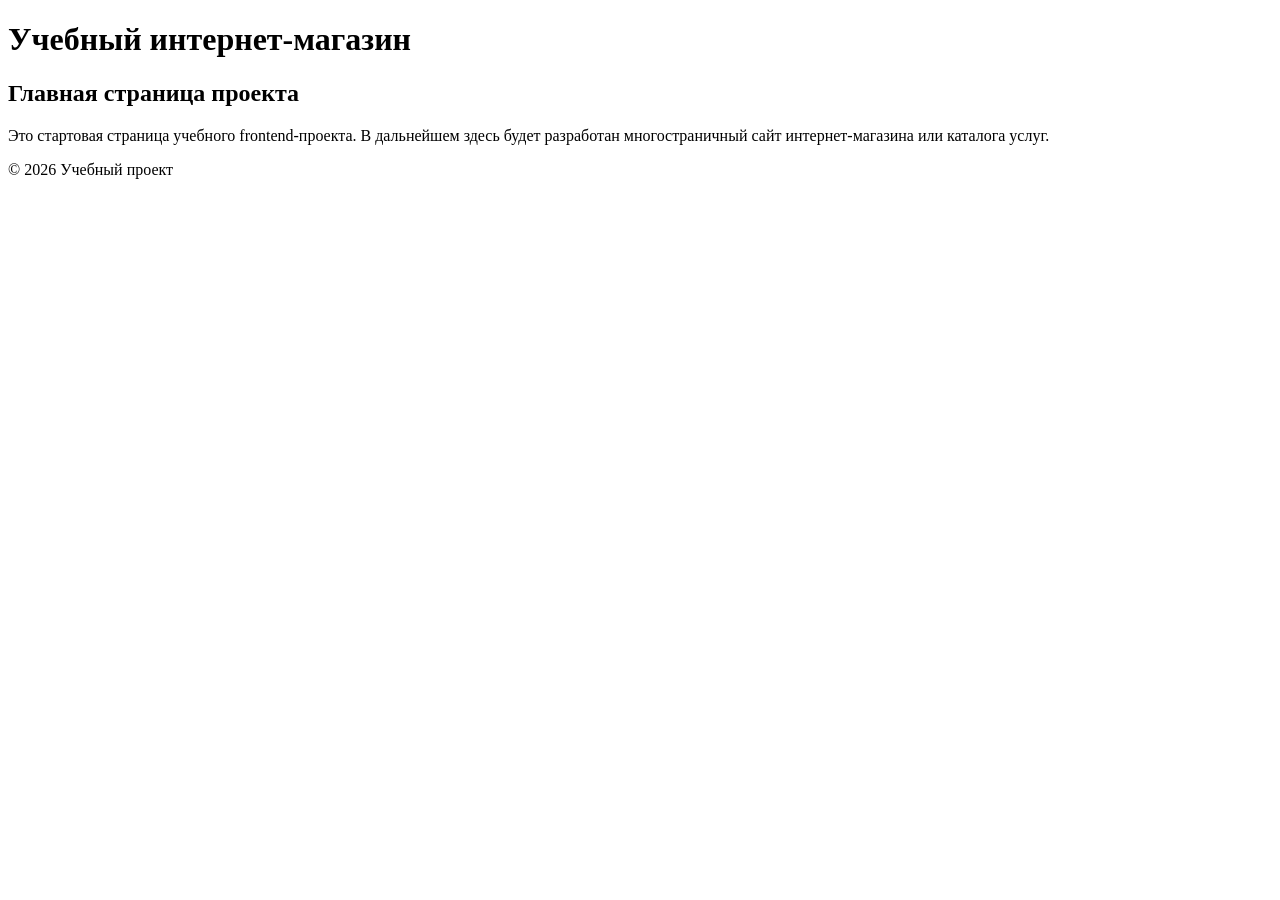
==== index.html @ 3d272d6b "feat: initialize frontend project structure" ====
<!DOCTYPE html>
<html lang="ru">
<head>
  <meta charset="UTF-8">
  <meta name="viewport" content="width=device-width, initial-scale=1.0">
  <title>Каталог товаров</title>
  <link rel="stylesheet" href="css/style.css">
</head>
<body>
  <header>
    <h1>Учебный интернет-магазин</h1>
  </header>

  <main>
    <section>
      <h2>Главная страница проекта</h2>
      <p>
        Это стартовая страница учебного frontend-проекта.
        В дальнейшем здесь будет разработан многостраничный сайт
        интернет-магазина или каталога услуг.
      </p>
    </section>
  </main>

  <footer>
    <p>&copy; 2026 Учебный проект</p>
  </footer>
</body>
</html>
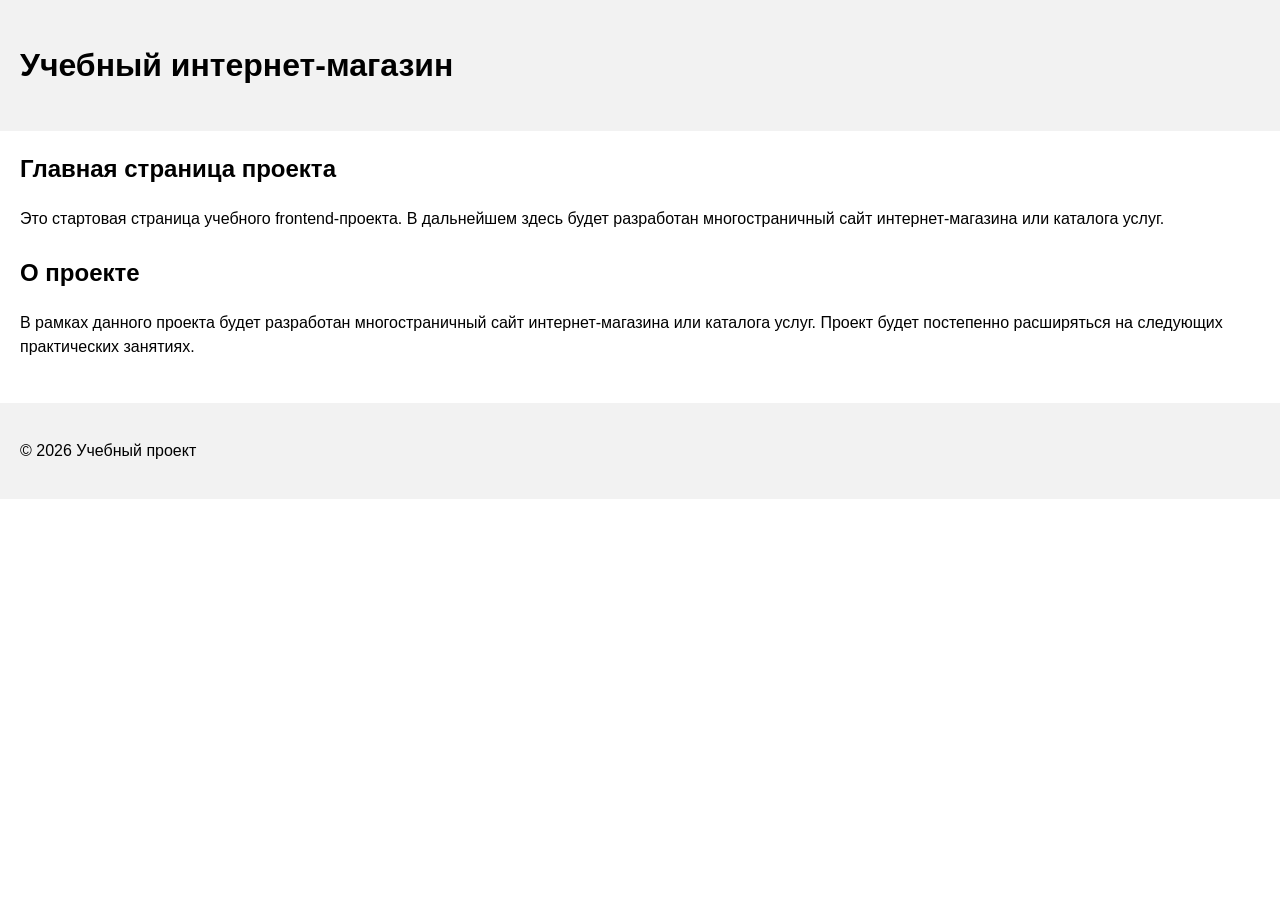
==== commit 3d7bc975: "feat: add project description section" ====
--- a/index.html
+++ b/index.html
@@ -20,6 +20,14 @@
         интернет-магазина или каталога услуг.
       </p>
     </section>
+    <section>
+    <h2>О проекте</h2>
+    <p>
+        В рамках данного проекта будет разработан многостраничный сайт
+        интернет-магазина или каталога услуг. Проект будет постепенно
+        расширяться на следующих практических занятиях.
+    </p>
+    </section>
   </main>
 
   <footer>
--- a/css/style.css
+++ b/css/style.css
@@ -0,0 +1,26 @@
+body {
+  margin: 0;
+  font-family: Arial, sans-serif;
+  line-height: 1.5;
+}
+
+header,
+main,
+footer {
+  padding: 20px;
+}
+
+header {
+  background-color: #f2f2f2;
+}
+
+footer {
+  background-color: #f2f2f2;
+}
+section {
+  margin-bottom: 24px;
+}
+
+section h2 {
+  margin-top: 0;
+}
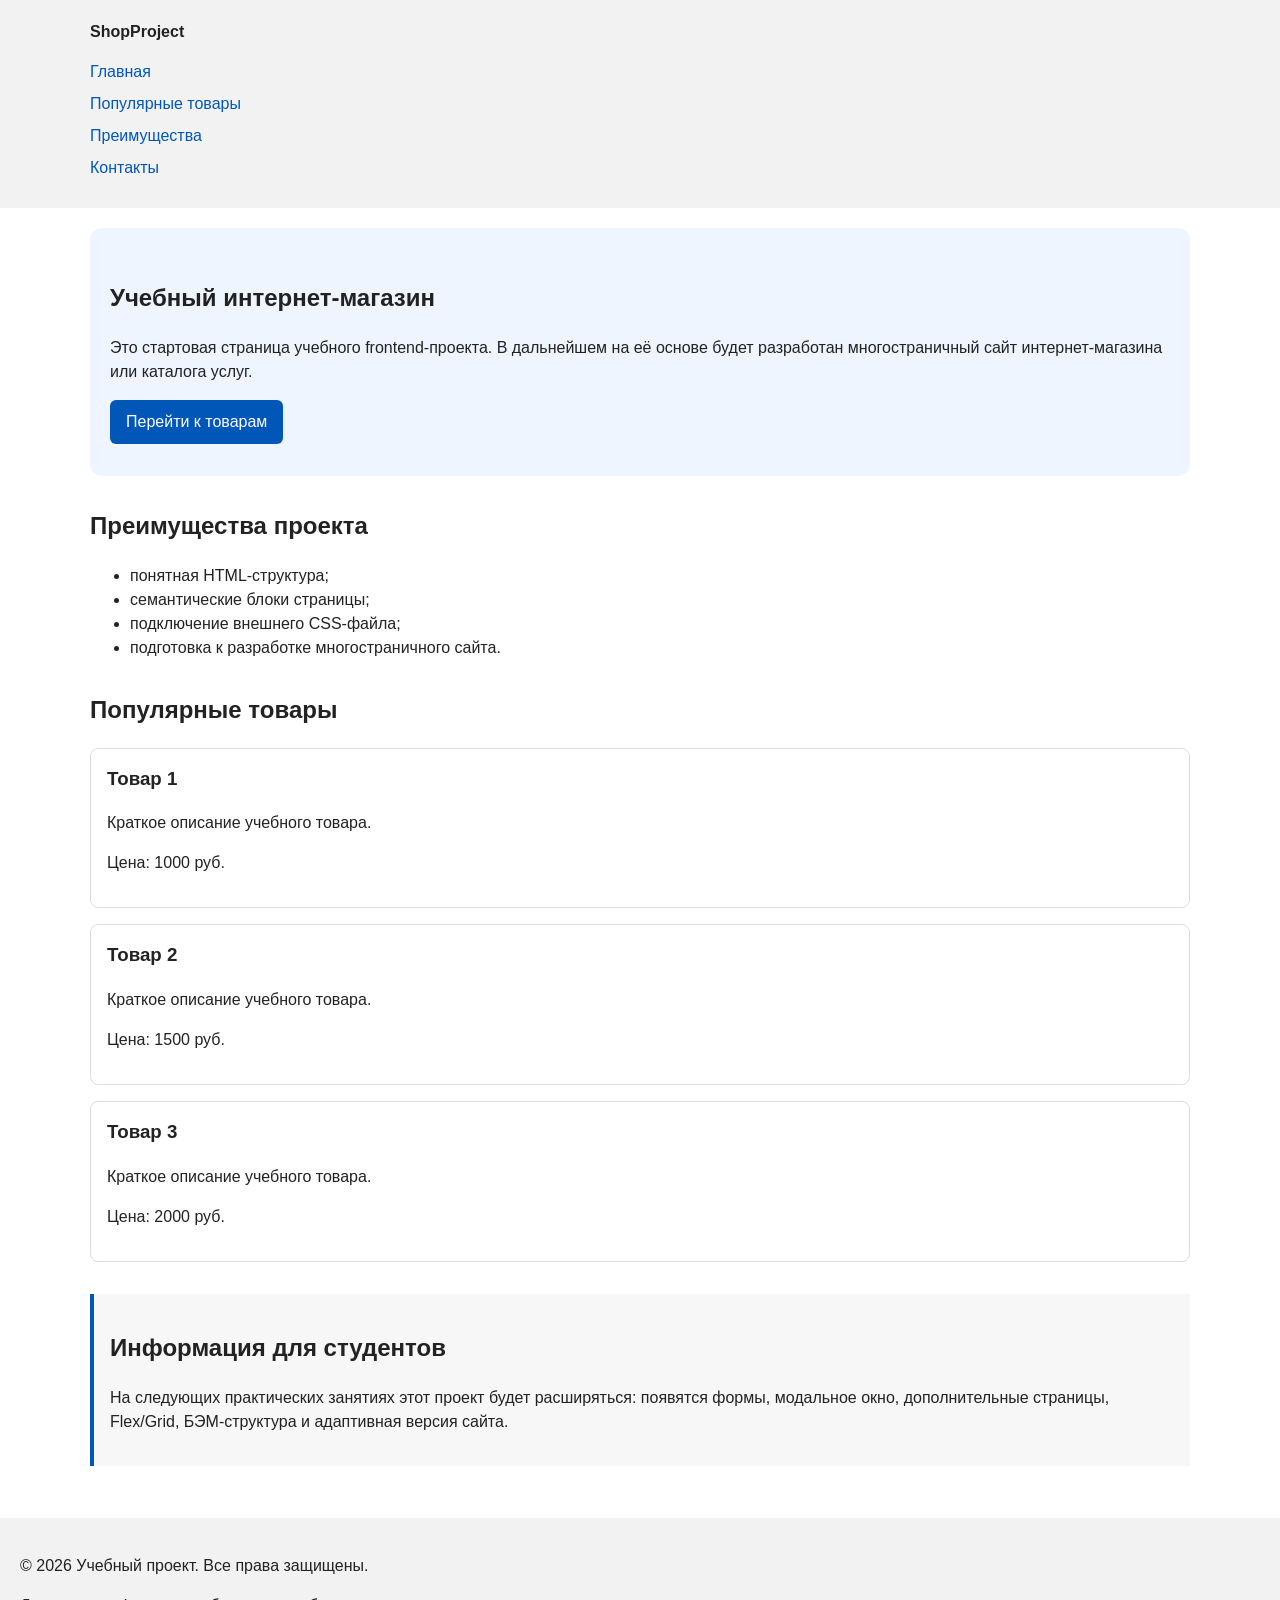
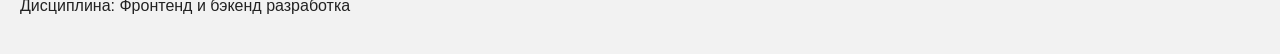
==== commit 30640a3a: "feat: add semantic HTML structure and base CSS styles" ====
--- a/index.html
+++ b/index.html
@@ -3,35 +3,77 @@
 <head>
   <meta charset="UTF-8">
   <meta name="viewport" content="width=device-width, initial-scale=1.0">
-  <title>Каталог товаров</title>
+  <title>Учебный интернет-магазин</title>
   <link rel="stylesheet" href="css/style.css">
 </head>
 <body>
-  <header>
+<header>
+  <div class="site-header">
+    <a class="site-logo" href="index.html">ShopProject</a>
+
+    <nav class="site-nav" aria-label="Основная навигация">
+      <ul class="site-nav__list">
+        <li><a href="index.html">Главная</a></li>
+        <li><a href="#popular">Популярные товары</a></li>
+        <li><a href="#advantages">Преимущества</a></li>
+        <li><a href="#contacts">Контакты</a></li>
+      </ul>
+    </nav>
+  </div>
+</header>
+<main>
+  <section class="hero">
     <h1>Учебный интернет-магазин</h1>
-  </header>
+    <p>
+      Это стартовая страница учебного frontend-проекта.
+      В дальнейшем на её основе будет разработан многостраничный сайт
+      интернет-магазина или каталога услуг.
+    </p>
+    <a class="button" href="#popular">Перейти к товарам</a>
+  </section>
+  <section class="section" id="advantages">
+    <h2>Преимущества проекта</h2>
 
-  <main>
-    <section>
-      <h2>Главная страница проекта</h2>
-      <p>
-        Это стартовая страница учебного frontend-проекта.
-        В дальнейшем здесь будет разработан многостраничный сайт
-        интернет-магазина или каталога услуг.
-      </p>
-    </section>
-    <section>
-    <h2>О проекте</h2>
+    <ul class="advantages-list">
+      <li>понятная HTML-структура;</li>
+      <li>семантические блоки страницы;</li>
+      <li>подключение внешнего CSS-файла;</li>
+      <li>подготовка к разработке многостраничного сайта.</li>
+    </ul>
+  </section>
+  <section class="section" id="popular">
+    <h2>Популярные товары</h2>
+
+    <article class="product-card">
+      <h3>Товар 1</h3>
+      <p>Краткое описание учебного товара.</p>
+      <p>Цена: 1000 руб.</p>
+    </article>
+
+    <article class="product-card">
+      <h3>Товар 2</h3>
+      <p>Краткое описание учебного товара.</p>
+      <p>Цена: 1500 руб.</p>
+    </article>
+
+    <article class="product-card">
+      <h3>Товар 3</h3>
+      <p>Краткое описание учебного товара.</p>
+      <p>Цена: 2000 руб.</p>
+    </article>
+  </section>
+  <aside class="aside-info">
+    <h2>Информация для студентов</h2>
     <p>
-        В рамках данного проекта будет разработан многостраничный сайт
-        интернет-магазина или каталога услуг. Проект будет постепенно
-        расширяться на следующих практических занятиях.
+      На следующих практических занятиях этот проект будет расширяться:
+      появятся формы, модальное окно, дополнительные страницы, Flex/Grid,
+      БЭМ-структура и адаптивная версия сайта.
     </p>
-    </section>
-  </main>
-
-  <footer>
-    <p>&copy; 2026 Учебный проект</p>
-  </footer>
+  </aside>
+</main>
+<footer id="contacts">
+  <p>&copy; 2026 Учебный проект. Все права защищены.</p>
+  <p>Дисциплина: Фронтенд и бэкенд разработка</p>
+</footer>
 </body>
 </html>
--- a/css/style.css
+++ b/css/style.css
@@ -1,26 +1,167 @@
+/* 
+  Универсальное правило для всех элементов.
+  border-box делает расчёт размеров более понятным:
+  width включает content, padding и border.
+*/
+* {
+  box-sizing: border-box;
+}
+
+/*
+  Убираем стандартный внешний отступ браузера у body.
+  Без этого вокруг страницы может появиться белая рамка.
+*/
 body {
   margin: 0;
   font-family: Arial, sans-serif;
   line-height: 1.5;
+  color: #222222;
+  background-color: #ffffff;
 }
-
+/*
+  Задаём внутренние отступы для основных областей страницы.
+  Это делает содержимое визуально отделённым от краёв окна браузера.
+*/
 header,
 main,
 footer {
   padding: 20px;
 }
 
+/*
+  Оформляем шапку страницы.
+  Пока используется простой светло-серый фон.
+*/
 header {
   background-color: #f2f2f2;
 }
 
+/*
+  Оформляем подвал страницы тем же фоном,
+  чтобы визуально отделить его от основного содержимого.
+*/
 footer {
   background-color: #f2f2f2;
 }
-section {
-  margin-bottom: 24px;
+/*
+  Ограничиваем ширину содержимого шапки,
+  чтобы оно не растягивалось слишком сильно на широких экранах.
+*/
+.site-header {
+  max-width: 1100px;
+  margin: 0 auto;
 }
 
-section h2 {
+/*
+  Оформляем текстовый логотип.
+*/
+.site-logo {
+  font-weight: bold;
+  text-decoration: none;
+  color: #222222;
+}
+
+/*
+  Убираем стандартные отступы и маркеры списка навигации.
+*/
+.site-nav__list {
+  padding: 0;
+  margin: 16px 0 0;
+  list-style: none;
+}
+
+/*
+  Добавляем расстояние между пунктами меню.
+*/
+.site-nav__list li {
+  margin-bottom: 8px;
+}
+
+/*
+  Оформляем ссылки меню.
+*/
+.site-nav__list a {
+  color: #0057b8;
+  text-decoration: none;
+}
+
+/*
+  При наведении мыши подчёркиваем ссылку.
+  Подробно состояния интерфейса будут рассмотрены в практической работе 1.7.
+*/
+.site-nav__list a:hover {
+  text-decoration: underline;
+}
+/*
+  Hero-блок — первый крупный блок страницы.
+  Он визуально отделяется от остальных разделов фоном и отступами.
+*/
+.hero {
+  max-width: 1100px;
+  margin: 0 auto 32px;
+  padding: 32px 20px;
+  background-color: #eef5ff;
+  border-radius: 12px;
+}
+
+/*
+  Общий класс для разделов страницы.
+*/
+.section {
+  max-width: 1100px;
+  margin: 0 auto 32px;
+}
+
+/*
+  Убираем лишний верхний отступ у заголовков разделов.
+*/
+.section h2 {
   margin-top: 0;
+}
+/*
+  Карточка товара — самостоятельный блок.
+  На следующих занятиях карточки будут доработаны и выстроены в сетку.
+*/
+.product-card {
+  margin-bottom: 16px;
+  padding: 16px;
+  border: 1px solid #dddddd;
+  border-radius: 8px;
+  background-color: #ffffff;
+}
+
+/*
+  Убираем лишний верхний отступ у заголовка карточки.
+*/
+.product-card h3 {
+  margin-top: 0;
+}
+/*
+  Пока это обычная ссылка, но визуально она оформляется как кнопка.
+*/
+.button {
+  display: inline-block;
+  padding: 10px 16px;
+  color: #ffffff;
+  background-color: #0057b8;
+  text-decoration: none;
+  border-radius: 6px;
+}
+
+/*
+  Простое состояние наведения для кнопки.
+*/
+.button:hover {
+  background-color: #003f86;
+}
+
+/*
+  Дополнительный информационный блок.
+*/
+.aside-info {
+  max-width: 1100px;
+  margin: 0 auto 32px;
+  padding: 16px;
+  border-left: 4px solid #0057b8;
+  background-color: #f7f7f7;
 }
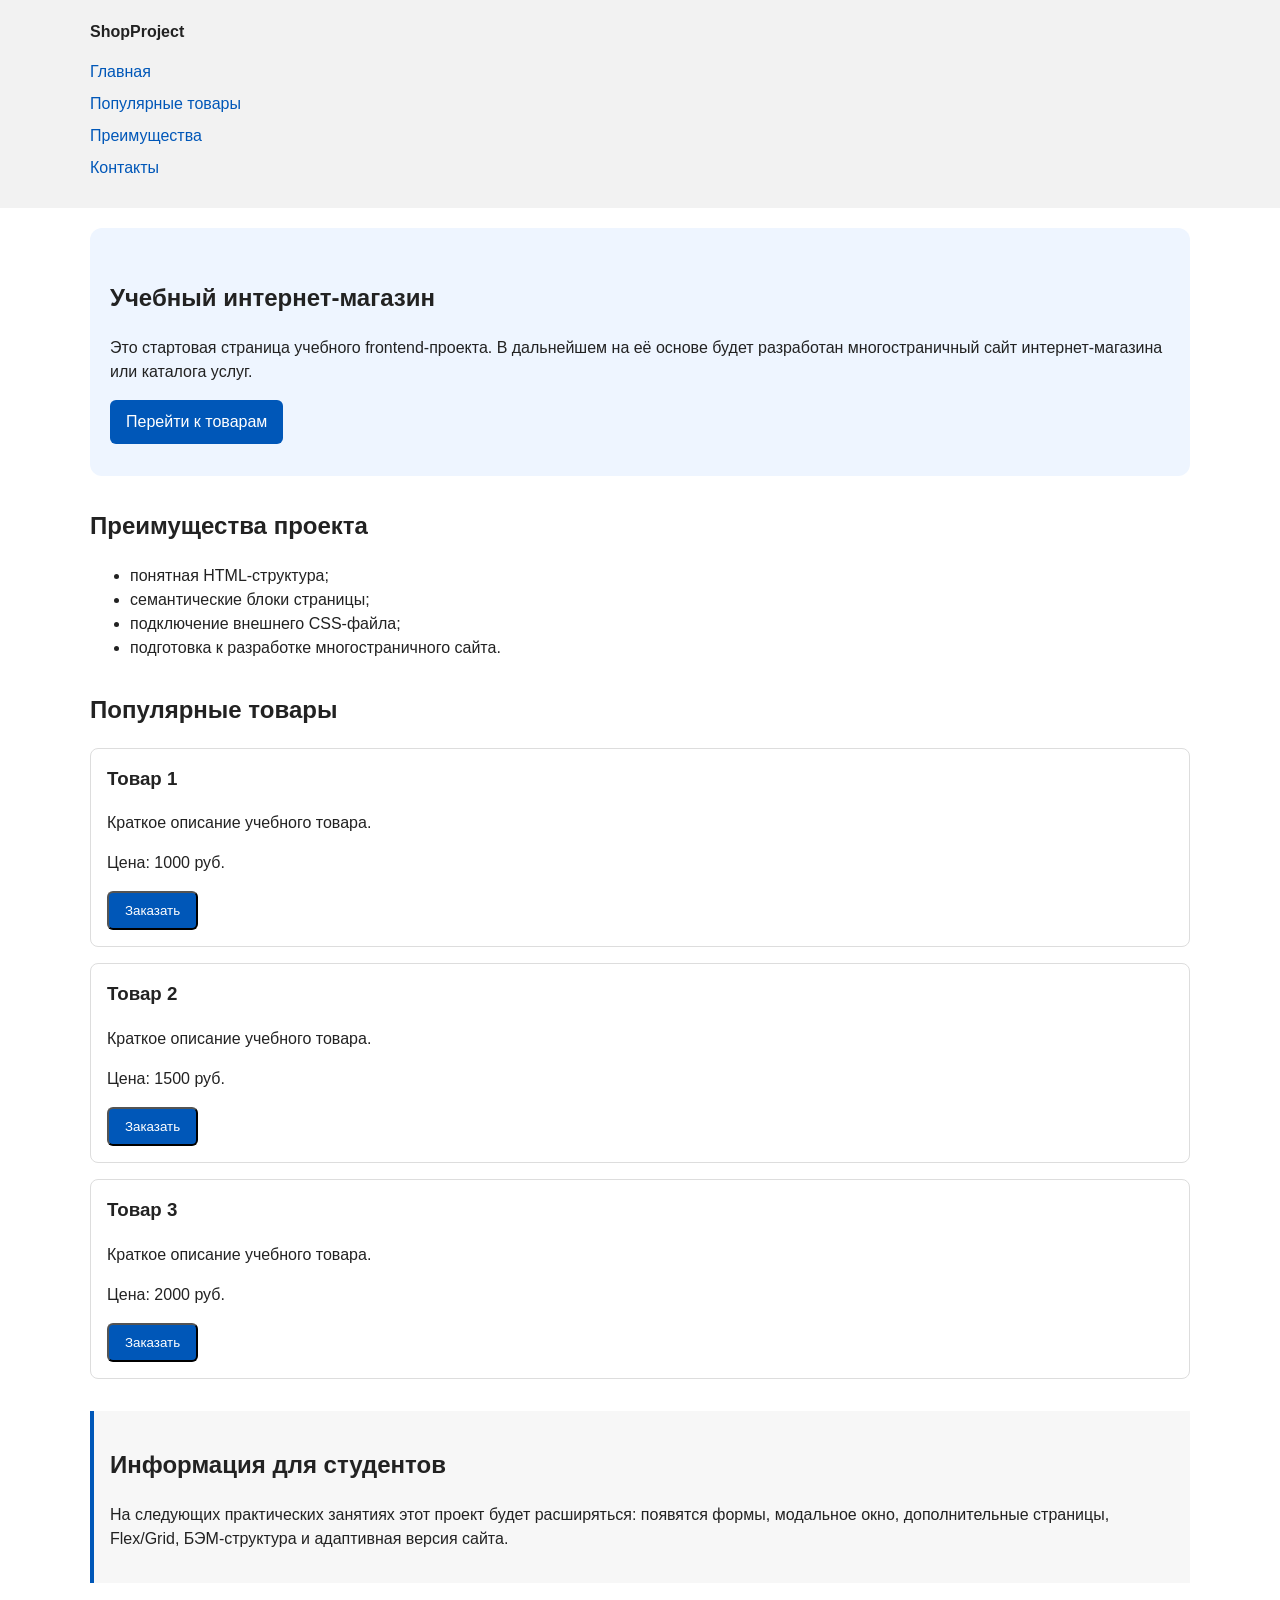
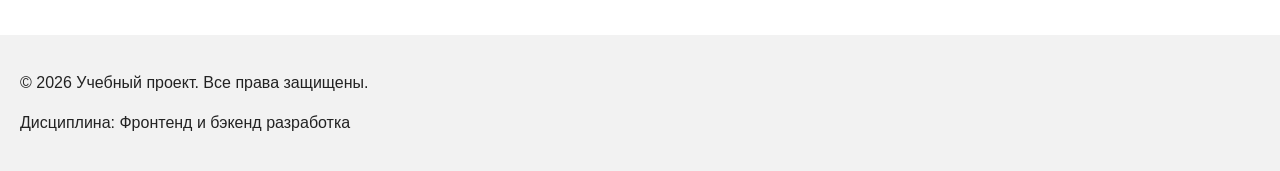
==== commit 58750c67: "feat: add order form modal and validation" ====
--- a/index.html
+++ b/index.html
@@ -5,6 +5,7 @@
   <meta name="viewport" content="width=device-width, initial-scale=1.0">
   <title>Учебный интернет-магазин</title>
   <link rel="stylesheet" href="css/style.css">
+  <script src="js/main.js" defer></script>
 </head>
 <body>
 <header>
@@ -48,18 +49,27 @@
       <h3>Товар 1</h3>
       <p>Краткое описание учебного товара.</p>
       <p>Цена: 1000 руб.</p>
+      <button class="button product-card__button" type="button" data-product="Товар 1">
+        Заказать
+      </button>
     </article>
 
     <article class="product-card">
       <h3>Товар 2</h3>
       <p>Краткое описание учебного товара.</p>
       <p>Цена: 1500 руб.</p>
+            <button class="button product-card__button" type="button" data-product="Товар 2">
+        Заказать
+      </button>
     </article>
 
     <article class="product-card">
       <h3>Товар 3</h3>
       <p>Краткое описание учебного товара.</p>
       <p>Цена: 2000 руб.</p>
+            <button class="button product-card__button" type="button" data-product="Товар 3">
+        Заказать
+      </button>
     </article>
   </section>
   <aside class="aside-info">
@@ -75,5 +85,101 @@
   <p>&copy; 2026 Учебный проект. Все права защищены.</p>
   <p>Дисциплина: Фронтенд и бэкенд разработка</p>
 </footer>
+<dialog class="order-dialog" id="order-dialog" aria-labelledby="order-dialog-title">
+  <h2 id="order-dialog-title">Оформление заявки</h2>
+
+  <form class="order-form" id="order-form" action="#" method="post" novalidate>
+    <input id="selected-product" name="selected-product" type="hidden">
+
+    <div class="form-field">
+      <label for="order-name">Имя</label>
+      <input
+        id="order-name"
+        name="name"
+        type="text"
+        placeholder="Введите ваше имя"
+        minlength="2"
+        autocomplete="given-name"
+        required
+      >
+    </div>
+
+    <div class="form-field">
+      <label for="order-email">E-mail</label>
+      <input
+        id="order-email"
+        name="email"
+        type="email"
+        placeholder="example@mail.ru"
+        autocomplete="email"
+        required
+      >
+    </div>
+
+    <div class="form-field">
+      <label for="order-phone">Телефон</label>
+      <input
+        id="order-phone"
+        name="phone"
+        type="tel"
+        inputmode="tel"
+        placeholder="+7 (900) 000-00-00"
+        pattern="^\+7 \(\d{3}\) \d{3}-\d{2}-\d{2}$"
+        required
+      >
+      <small>Формат: +7 (900) 000-00-00</small>
+    </div>
+
+    <div class="form-field">
+      <label for="order-date">Дата связи</label>
+      <input
+        id="order-date"
+        name="date"
+        type="date"
+      >
+    </div>
+
+    <div class="form-field">
+      <label for="order-topic">Тема заявки</label>
+      <select id="order-topic" name="topic" required>
+        <option value="">Выберите тему</option>
+        <option value="product">Заказ товара</option>
+        <option value="consultation">Консультация</option>
+        <option value="delivery">Доставка</option>
+      </select>
+    </div>
+
+    <div class="form-field">
+      <label for="order-comment">Комментарий</label>
+      <textarea
+        id="order-comment"
+        name="comment"
+        rows="4"
+        placeholder="Укажите дополнительную информацию"
+      ></textarea>
+    </div>
+
+    <div class="form-field form-field--checkbox">
+      <label>
+        <input
+          id="order-agreement"
+          name="agreement"
+          type="checkbox"
+          required
+        >
+        Я согласен на обработку данных
+      </label>
+    </div>
+
+    <div class="form-actions">
+      <button type="button" id="close-order-dialog">Закрыть</button>
+      <button type="submit">Отправить заявку</button>
+    </div>
+  </form>
+</dialog>
+
+<p class="success-message" id="success-message" hidden>
+  Форма успешно отправлена!
+</p>
 </body>
 </html>
--- a/css/style.css
+++ b/css/style.css
@@ -164,4 +164,105 @@
   padding: 16px;
   border-left: 4px solid #0057b8;
   background-color: #f7f7f7;
+}
+/*
+  Модальное окно.
+  Элемент dialog сам умеет открываться поверх страницы.
+*/
+.order-dialog {
+  width: min(100% - 32px, 560px);
+  padding: 24px;
+  border: none;
+  border-radius: 12px;
+}
+
+/*
+  Затемнение фона за модальным окном.
+*/
+.order-dialog::backdrop {
+  background-color: rgba(0, 0, 0, 0.5);
+}
+
+/*
+  Поле формы.
+  Каждый блок получает нижний отступ.
+*/
+.form-field {
+  margin-bottom: 16px;
+}
+
+/*
+  Подпись поля.
+*/
+.form-field label {
+  display: block;
+  margin-bottom: 6px;
+}
+
+/*
+  Основные поля формы.
+*/
+.form-field input,
+.form-field select,
+.form-field textarea {
+  width: 100%;
+  padding: 10px 12px;
+  border: 1px solid #cccccc;
+  border-radius: 6px;
+  font: inherit;
+}
+
+/*
+  Checkbox не должен занимать всю ширину.
+*/
+.form-field input[type="checkbox"] {
+  width: auto;
+}
+
+/*
+  Подсказка под полем телефона.
+*/
+.form-field small {
+  display: block;
+  margin-top: 4px;
+  color: #666666;
+}
+
+/*
+  Видимый фокус для клавиатурной навигации.
+*/
+.form-field input:focus-visible,
+.form-field select:focus-visible,
+.form-field textarea:focus-visible,
+.form-actions button:focus-visible {
+  outline: 2px solid #0057b8;
+  outline-offset: 2px;
+}
+
+/*
+  Подсветка ошибочных полей.
+  Атрибут aria-invalid будет добавляться через JavaScript.
+*/
+[aria-invalid="true"] {
+  border-color: #b00020;
+}
+
+/*
+  Кнопки формы.
+*/
+.form-actions {
+  display: flex;
+  gap: 12px;
+  margin-top: 20px;
+}
+
+/*
+  Сообщение об успешной отправке.
+*/
+.success-message {
+  max-width: 1100px;
+  margin: 24px auto;
+  padding: 16px;
+  border-left: 4px solid #168a2f;
+  background-color: #eefaf0;
 }
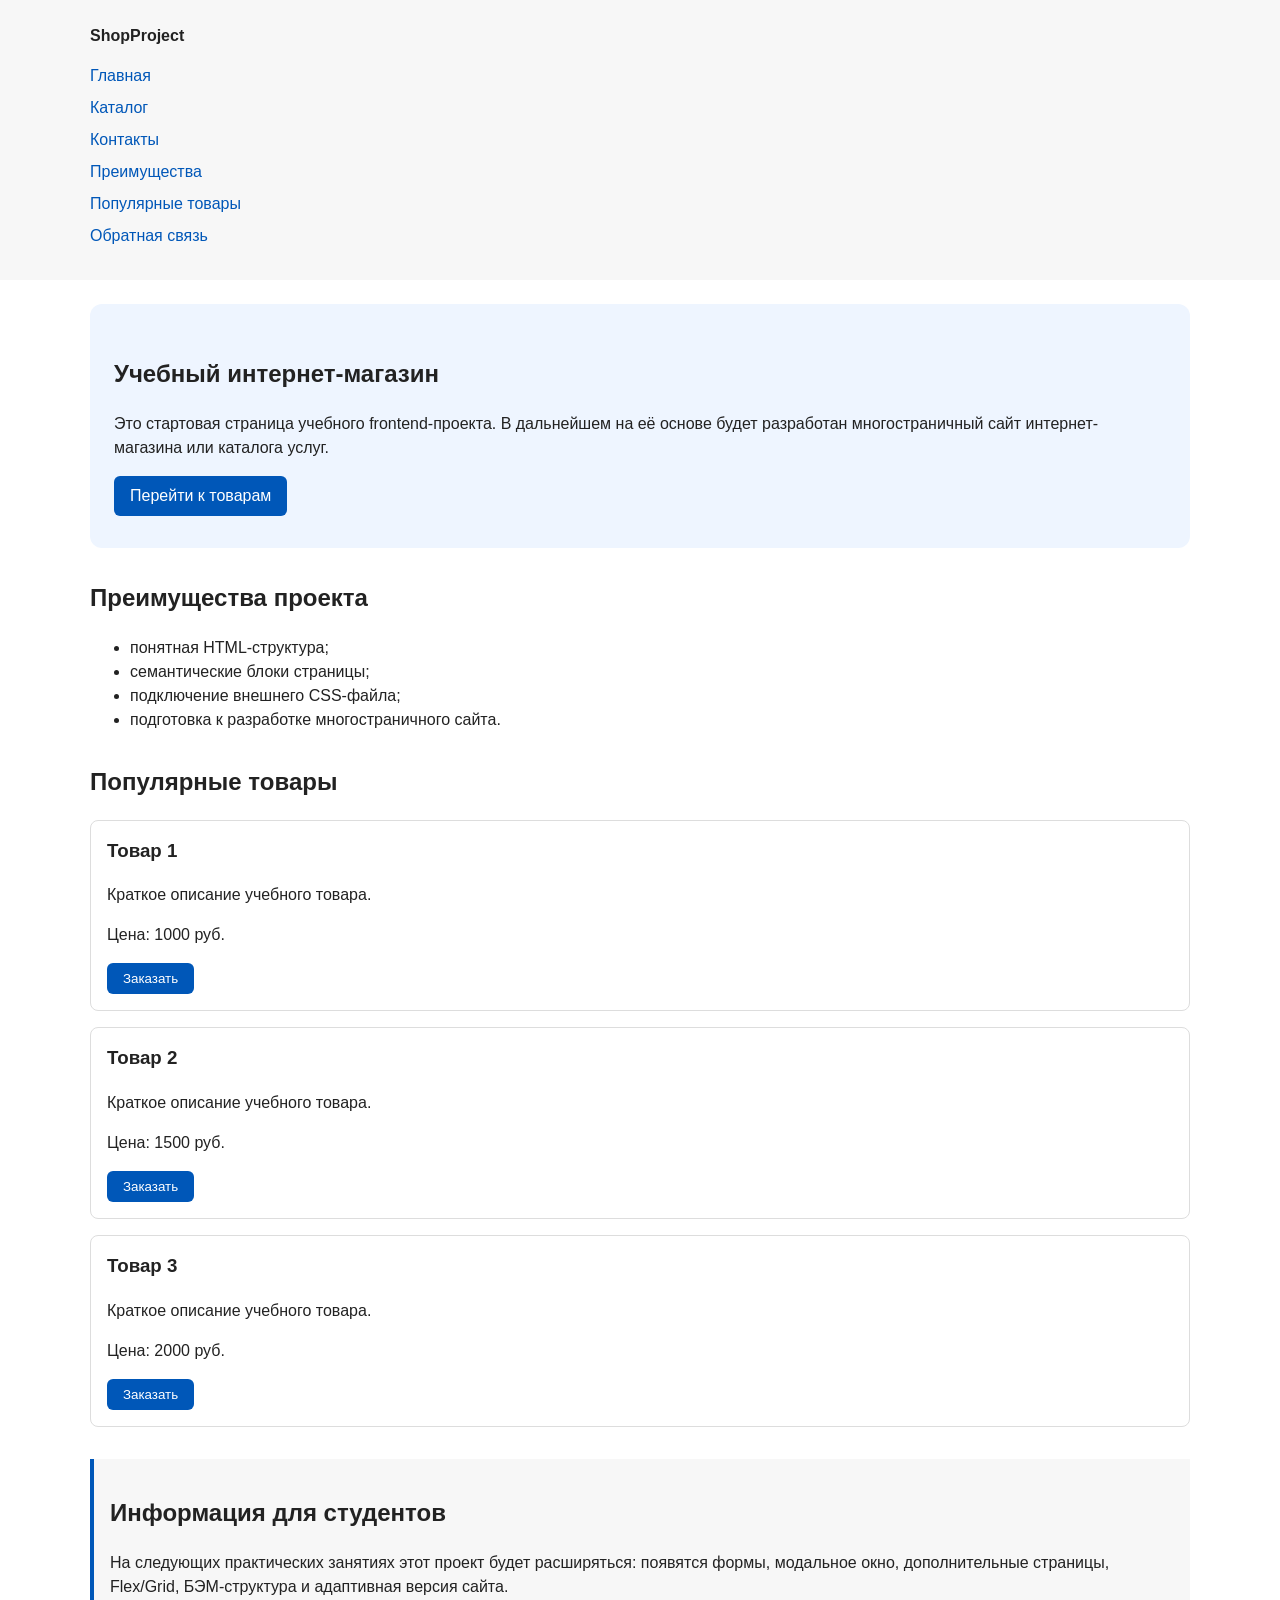
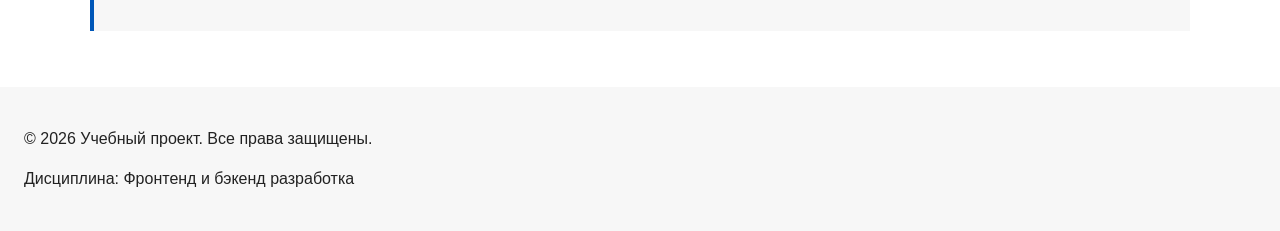
==== commit 9a00134b: "feat: add multi-page structure navigation and anchors" ====
--- a/index.html
+++ b/index.html
@@ -15,9 +15,11 @@
     <nav class="site-nav" aria-label="Основная навигация">
       <ul class="site-nav__list">
         <li><a href="index.html">Главная</a></li>
-        <li><a href="#popular">Популярные товары</a></li>
-        <li><a href="#advantages">Преимущества</a></li>
-        <li><a href="#contacts">Контакты</a></li>
+        <li><a href="catalog.html">Каталог</a></li>
+        <li><a href="contacts.html">Контакты</a></li>
+        <li><a href="index.html#advantages">Преимущества</a></li>
+        <li><a href="index.html#popular">Популярные товары</a></li>
+        <li><a href="index.html#contacts">Обратная связь</a></li>
       </ul>
     </nav>
   </div>
--- a/css/style.css
+++ b/css/style.css
@@ -1,54 +1,116 @@
-/* 
-  Универсальное правило для всех элементов.
-  border-box делает расчёт размеров более понятным:
-  width включает content, padding и border.
-*/
+/* ===============================
+   1. Переменные проекта
+   =============================== */
+
+:root {
+  /* Основные цвета проекта */
+  --color-bg: #ffffff;
+  --color-text: #222222;
+  --color-muted: #666666;
+  --color-primary: #0057b8;
+  --color-primary-dark: #003f86;
+  --color-border: #dddddd;
+  --color-surface: #f7f7f7;
+  --color-surface-accent: #eef5ff;
+  --color-danger: #b00020;
+  --color-success: #168a2f;
+  --color-success-bg: #eefaf0;
+  --color-white: #ffffff;
+
+  /* Отступы */
+  --space-xs: 4px;
+  --space-sm: 8px;
+  --space-md: 16px;
+  --space-lg: 24px;
+  --space-xl: 32px;
+
+  /* Скругления */
+  --radius-sm: 6px;
+  --radius-md: 8px;
+  --radius-lg: 12px;
+
+  /* Размеры */
+  --container-width: 1100px;
+}
+
+/* ===============================
+   2. Базовые стили
+   =============================== */
+
 * {
   box-sizing: border-box;
 }
 
-/*
-  Убираем стандартный внешний отступ браузера у body.
-  Без этого вокруг страницы может появиться белая рамка.
-*/
 body {
   margin: 0;
   font-family: Arial, sans-serif;
   line-height: 1.5;
-  color: #222222;
-  background-color: #ffffff;
-}
-/*
-  Задаём внутренние отступы для основных областей страницы.
-  Это делает содержимое визуально отделённым от краёв окна браузера.
-*/
+  color: var(--color-text);
+  background-color: var(--color-bg);
+}
+
 header,
 main,
 footer {
-  padding: 20px;
-}
-
-/*
-  Оформляем шапку страницы.
-  Пока используется простой светло-серый фон.
-*/
+  padding: var(--space-lg);
+}
+
 header {
-  background-color: #f2f2f2;
-}
-
-/*
-  Оформляем подвал страницы тем же фоном,
-  чтобы визуально отделить его от основного содержимого.
-*/
+  background-color: var(--color-surface);
+}
+
 footer {
-  background-color: #f2f2f2;
-}
+  background-color: var(--color-surface);
+}
+
+/* ===============================
+   3. Общие элементы интерфейса
+   =============================== */
+
+a {
+  color: var(--color-primary);
+}
+
+a:hover {
+  color: var(--color-primary-dark);
+}
+
+a:focus-visible {
+  outline: 2px solid var(--color-primary);
+  outline-offset: 3px;
+}
+
+.button {
+  display: inline-block;
+  padding: var(--space-sm) var(--space-md);
+  color: var(--color-white);
+  background-color: var(--color-primary);
+  text-decoration: none;
+  border: none;
+  border-radius: var(--radius-sm);
+  cursor: pointer;
+}
+
+.button:hover {
+  background-color: var(--color-primary-dark);
+}
+
+.button:focus-visible {
+  outline: 2px solid var(--color-primary);
+  outline-offset: 3px;
+}
+
+.button:disabled {
+  opacity: 0.6;
+  cursor: not-allowed;
+}
+
 /*
   Ограничиваем ширину содержимого шапки,
   чтобы оно не растягивалось слишком сильно на широких экранах.
 */
 .site-header {
-  max-width: 1100px;
+  max-width: var(--container-width);
   margin: 0 auto;
 }
 
@@ -58,7 +120,7 @@
 .site-logo {
   font-weight: bold;
   text-decoration: none;
-  color: #222222;
+  color: var(--color-text);
 }
 
 /*
@@ -66,7 +128,7 @@
 */
 .site-nav__list {
   padding: 0;
-  margin: 16px 0 0;
+  margin: var(--space-md) 0 0;
   list-style: none;
 }
 
@@ -74,195 +136,168 @@
   Добавляем расстояние между пунктами меню.
 */
 .site-nav__list li {
-  margin-bottom: 8px;
+  margin-bottom: var(--space-sm);
 }
 
 /*
   Оформляем ссылки меню.
 */
 .site-nav__list a {
-  color: #0057b8;
+  color: var(--color-primary);
   text-decoration: none;
 }
 
-/*
-  При наведении мыши подчёркиваем ссылку.
-  Подробно состояния интерфейса будут рассмотрены в практической работе 1.7.
-*/
 .site-nav__list a:hover {
   text-decoration: underline;
 }
-/*
-  Hero-блок — первый крупный блок страницы.
-  Он визуально отделяется от остальных разделов фоном и отступами.
-*/
+
+/* ===============================
+   4. Компоненты страницы
+   =============================== */
+
 .hero {
-  max-width: 1100px;
-  margin: 0 auto 32px;
-  padding: 32px 20px;
-  background-color: #eef5ff;
-  border-radius: 12px;
-}
-
-/*
-  Общий класс для разделов страницы.
-*/
+  max-width: var(--container-width);
+  margin: 0 auto var(--space-xl);
+  padding: var(--space-xl) var(--space-lg);
+  background-color: var(--color-surface-accent);
+  border-radius: var(--radius-lg);
+}
+
 .section {
-  max-width: 1100px;
-  margin: 0 auto 32px;
-}
-
-/*
-  Убираем лишний верхний отступ у заголовков разделов.
-*/
+  max-width: var(--container-width);
+  margin: 0 auto var(--space-xl);
+}
+
 .section h2 {
   margin-top: 0;
 }
-/*
-  Карточка товара — самостоятельный блок.
-  На следующих занятиях карточки будут доработаны и выстроены в сетку.
-*/
+
 .product-card {
-  margin-bottom: 16px;
-  padding: 16px;
-  border: 1px solid #dddddd;
-  border-radius: 8px;
-  background-color: #ffffff;
-}
-
-/*
-  Убираем лишний верхний отступ у заголовка карточки.
-*/
+  margin-bottom: var(--space-md);
+  padding: var(--space-md);
+  border: 1px solid var(--color-border);
+  border-radius: var(--radius-md);
+  background-color: var(--color-bg);
+}
+
+.product-card:hover {
+  border-color: var(--color-primary);
+}
+
 .product-card h3 {
   margin-top: 0;
 }
-/*
-  Пока это обычная ссылка, но визуально она оформляется как кнопка.
-*/
-.button {
-  display: inline-block;
-  padding: 10px 16px;
-  color: #ffffff;
-  background-color: #0057b8;
-  text-decoration: none;
-  border-radius: 6px;
-}
-
-/*
-  Простое состояние наведения для кнопки.
-*/
-.button:hover {
-  background-color: #003f86;
-}
-
-/*
-  Дополнительный информационный блок.
-*/
+
 .aside-info {
-  max-width: 1100px;
-  margin: 0 auto 32px;
-  padding: 16px;
-  border-left: 4px solid #0057b8;
-  background-color: #f7f7f7;
-}
-/*
-  Модальное окно.
-  Элемент dialog сам умеет открываться поверх страницы.
-*/
+  max-width: var(--container-width);
+  margin: 0 auto var(--space-xl);
+  padding: var(--space-md);
+  border-left: 4px solid var(--color-primary);
+  background-color: var(--color-surface);
+}
+
+/* ===============================
+   5. Форма и модальное окно
+   =============================== */
+
 .order-dialog {
-  width: min(100% - 32px, 560px);
-  padding: 24px;
+  width: min(100% - var(--space-xl), 560px);
+  padding: var(--space-lg);
   border: none;
-  border-radius: 12px;
-}
-
-/*
-  Затемнение фона за модальным окном.
-*/
+  border-radius: var(--radius-lg);
+}
+
 .order-dialog::backdrop {
   background-color: rgba(0, 0, 0, 0.5);
 }
 
-/*
-  Поле формы.
-  Каждый блок получает нижний отступ.
-*/
 .form-field {
-  margin-bottom: 16px;
-}
-
-/*
-  Подпись поля.
-*/
+  margin-bottom: var(--space-md);
+}
+
 .form-field label {
   display: block;
-  margin-bottom: 6px;
-}
-
-/*
-  Основные поля формы.
-*/
+  margin-bottom: var(--space-xs);
+}
+
 .form-field input,
 .form-field select,
 .form-field textarea {
   width: 100%;
   padding: 10px 12px;
-  border: 1px solid #cccccc;
-  border-radius: 6px;
+  border: 1px solid var(--color-border);
+  border-radius: var(--radius-sm);
   font: inherit;
 }
 
-/*
-  Checkbox не должен занимать всю ширину.
-*/
 .form-field input[type="checkbox"] {
   width: auto;
 }
 
-/*
-  Подсказка под полем телефона.
-*/
 .form-field small {
   display: block;
-  margin-top: 4px;
-  color: #666666;
-}
-
-/*
-  Видимый фокус для клавиатурной навигации.
-*/
+  margin-top: var(--space-xs);
+  color: var(--color-muted);
+}
+
+.form-field input:hover,
+.form-field select:hover,
+.form-field textarea:hover {
+  border-color: var(--color-primary);
+}
+
 .form-field input:focus-visible,
 .form-field select:focus-visible,
 .form-field textarea:focus-visible,
 .form-actions button:focus-visible {
-  outline: 2px solid #0057b8;
-  outline-offset: 2px;
-}
-
-/*
-  Подсветка ошибочных полей.
-  Атрибут aria-invalid будет добавляться через JavaScript.
-*/
+  outline: 2px solid var(--color-primary);
+  outline-offset: 3px;
+}
+
+.order-form:focus-within .form-field:not(:focus-within) {
+  opacity: 0.45;
+  pointer-events: none;
+}
+
 [aria-invalid="true"] {
-  border-color: #b00020;
-}
-
-/*
-  Кнопки формы.
-*/
+  border-color: var(--color-danger);
+}
+
 .form-actions {
   display: flex;
-  gap: 12px;
-  margin-top: 20px;
-}
-
-/*
-  Сообщение об успешной отправке.
-*/
+  gap: var(--space-sm);
+  margin-top: var(--space-lg);
+}
+
 .success-message {
-  max-width: 1100px;
-  margin: 24px auto;
-  padding: 16px;
-  border-left: 4px solid #168a2f;
-  background-color: #eefaf0;
+  max-width: var(--container-width);
+  margin: var(--space-lg) auto;
+  padding: var(--space-md);
+  border-left: 4px solid var(--color-success);
+  background-color: var(--color-success-bg);
+}
+
+.breadcrumbs {
+  max-width: var(--container-width);
+  margin: 0 auto var(--space-md);
+  font-size: 14px;
+  color: var(--color-muted);
+}
+
+.breadcrumbs a {
+  color: var(--color-primary);
+}
+
+.breadcrumbs span::before {
+  content: " / ";
+  color: var(--color-muted);
+}
+
+html {
+  scroll-behavior: smooth;
+}
+
+:target {
+  outline: 2px dashed var(--color-primary);
+  outline-offset: 4px;
 }
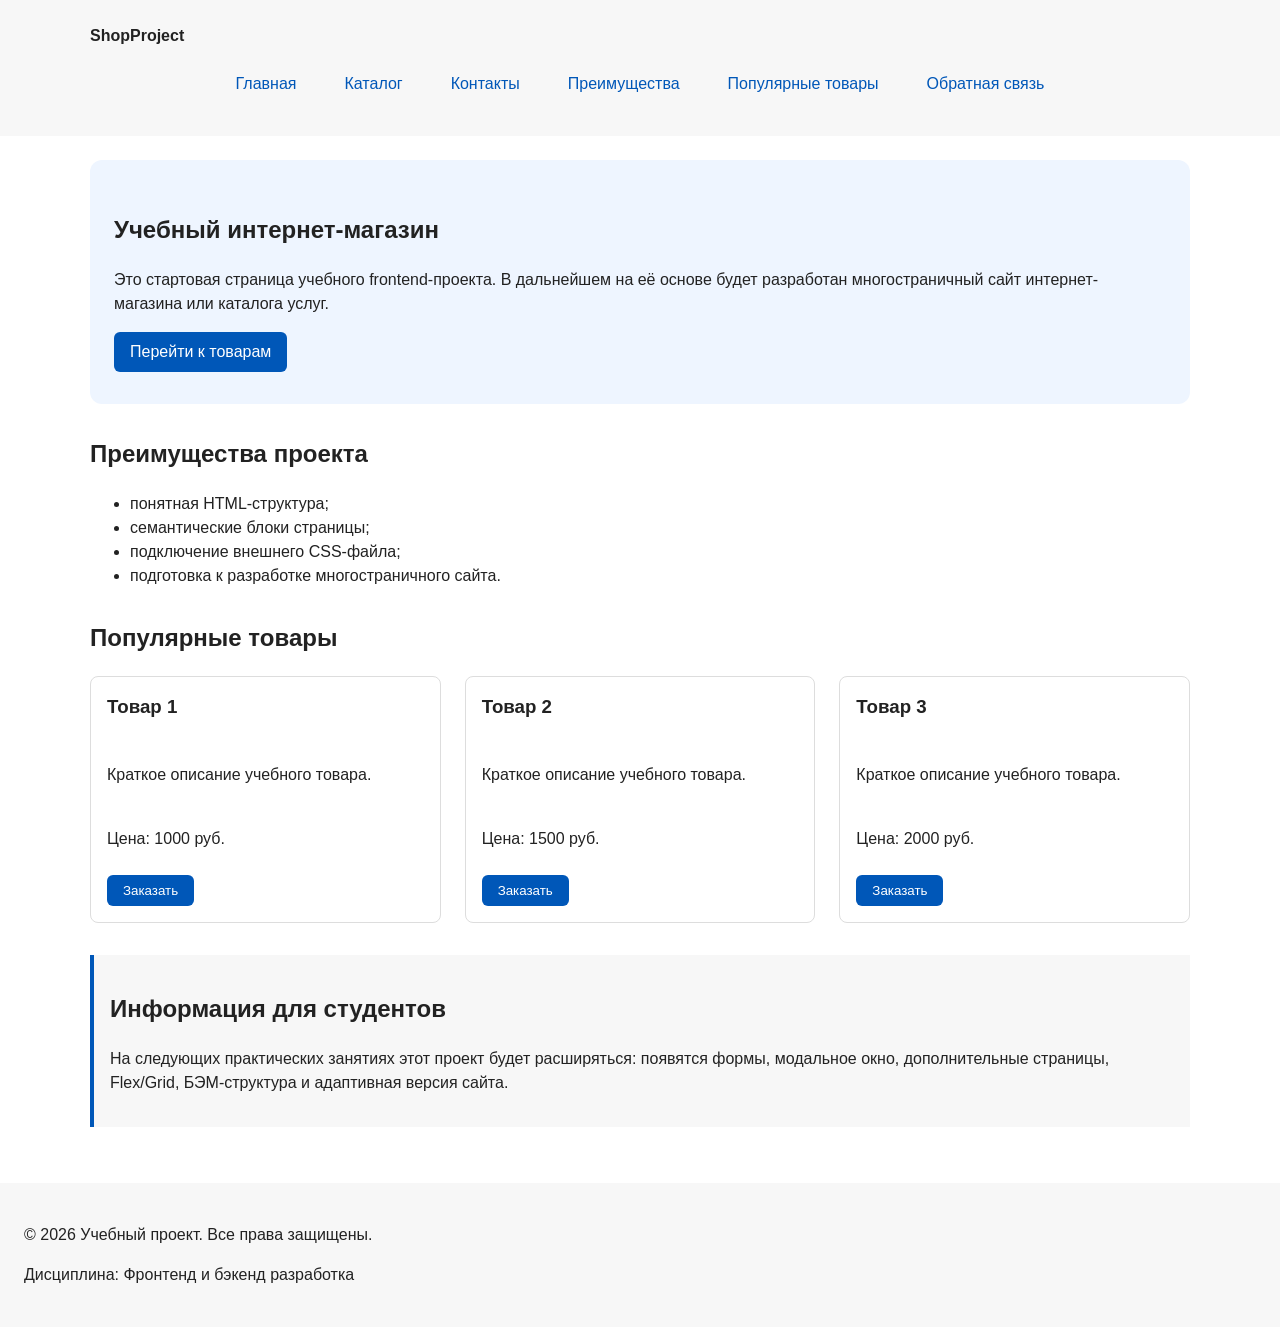
==== commit 899d99df: "feat: add flex navigation and grid catalog layout" ====
--- a/index.html
+++ b/index.html
@@ -47,32 +47,34 @@
   <section class="section" id="popular">
     <h2>Популярные товары</h2>
 
-    <article class="product-card">
-      <h3>Товар 1</h3>
-      <p>Краткое описание учебного товара.</p>
-      <p>Цена: 1000 руб.</p>
-      <button class="button product-card__button" type="button" data-product="Товар 1">
-        Заказать
-      </button>
-    </article>
+    <div class="products-grid">
+      <article class="product-card">
+        <h3>Товар 1</h3>
+        <p>Краткое описание учебного товара.</p>
+        <p>Цена: 1000 руб.</p>
+        <button class="button product-card__button" type="button" data-product="Товар 1">
+          Заказать
+        </button>
+      </article>
 
-    <article class="product-card">
-      <h3>Товар 2</h3>
-      <p>Краткое описание учебного товара.</p>
-      <p>Цена: 1500 руб.</p>
-            <button class="button product-card__button" type="button" data-product="Товар 2">
-        Заказать
-      </button>
-    </article>
+      <article class="product-card">
+        <h3>Товар 2</h3>
+        <p>Краткое описание учебного товара.</p>
+        <p>Цена: 1500 руб.</p>
+        <button class="button product-card__button" type="button" data-product="Товар 2">
+          Заказать
+        </button>
+      </article>
 
-    <article class="product-card">
-      <h3>Товар 3</h3>
-      <p>Краткое описание учебного товара.</p>
-      <p>Цена: 2000 руб.</p>
-            <button class="button product-card__button" type="button" data-product="Товар 3">
-        Заказать
-      </button>
-    </article>
+      <article class="product-card">
+        <h3>Товар 3</h3>
+        <p>Краткое описание учебного товара.</p>
+        <p>Цена: 2000 руб.</p>
+        <button class="button product-card__button" type="button" data-product="Товар 3">
+          Заказать
+        </button>
+      </article>
+    </div>
   </section>
   <aside class="aside-info">
     <h2>Информация для студентов</h2>
--- a/css/style.css
+++ b/css/style.css
@@ -127,6 +127,11 @@
   Убираем стандартные отступы и маркеры списка навигации.
 */
 .site-nav__list {
+  display: flex;
+  flex-wrap: wrap;
+  justify-content: center;
+  align-items: center;
+  gap: var(--space-md);
   padding: 0;
   margin: var(--space-md) 0 0;
   list-style: none;
@@ -143,12 +148,16 @@
   Оформляем ссылки меню.
 */
 .site-nav__list a {
+  display: inline-block;
+  padding: var(--space-sm) var(--space-md);
   color: var(--color-primary);
   text-decoration: none;
+  border-radius: var(--radius-sm);
 }
 
 .site-nav__list a:hover {
-  text-decoration: underline;
+  color: var(--color-white);
+  background-color: var(--color-primary);
 }
 
 /* ===============================
@@ -173,11 +182,19 @@
 }
 
 .product-card {
-  margin-bottom: var(--space-md);
+  display: flex;
+  flex-direction: column;
+  gap: var(--space-sm);
+  margin-bottom: 0;
   padding: var(--space-md);
   border: 1px solid var(--color-border);
   border-radius: var(--radius-md);
   background-color: var(--color-bg);
+}
+
+.product-card .button {
+  margin-top: auto;
+  align-self: flex-start;
 }
 
 .product-card:hover {
@@ -300,4 +317,60 @@
 :target {
   outline: 2px dashed var(--color-primary);
   outline-offset: 4px;
+}
+
+.products-grid {
+  display: grid;
+  grid-template-columns: repeat(3, 1fr);
+  gap: var(--space-lg);
+}
+
+.catalog-layout {
+  max-width: var(--container-width);
+  margin: 0 auto var(--space-xl);
+  display: grid;
+  grid-template-columns: 260px 1fr;
+  grid-template-areas: "filters products";
+  gap: var(--space-lg);
+}
+
+.catalog-filters {
+  grid-area: filters;
+  padding: var(--space-md);
+  border: 1px solid var(--color-border);
+  border-radius: var(--radius-md);
+  background-color: var(--color-surface);
+}
+
+.catalog-products {
+  grid-area: products;
+}
+
+.filters-form {
+  display: grid;
+  gap: var(--space-md);
+}
+
+.filters-form fieldset {
+  margin: 0;
+  padding: var(--space-md);
+  border: 1px solid var(--color-border);
+  border-radius: var(--radius-sm);
+}
+
+.filters-form legend {
+  font-weight: 700;
+}
+
+.filters-form label {
+  display: block;
+  margin-bottom: var(--space-sm);
+}
+
+.filters-form input[type="number"] {
+  width: 100%;
+  padding: 8px 10px;
+  border: 1px solid var(--color-border);
+  border-radius: var(--radius-sm);
+  font: inherit;
 }
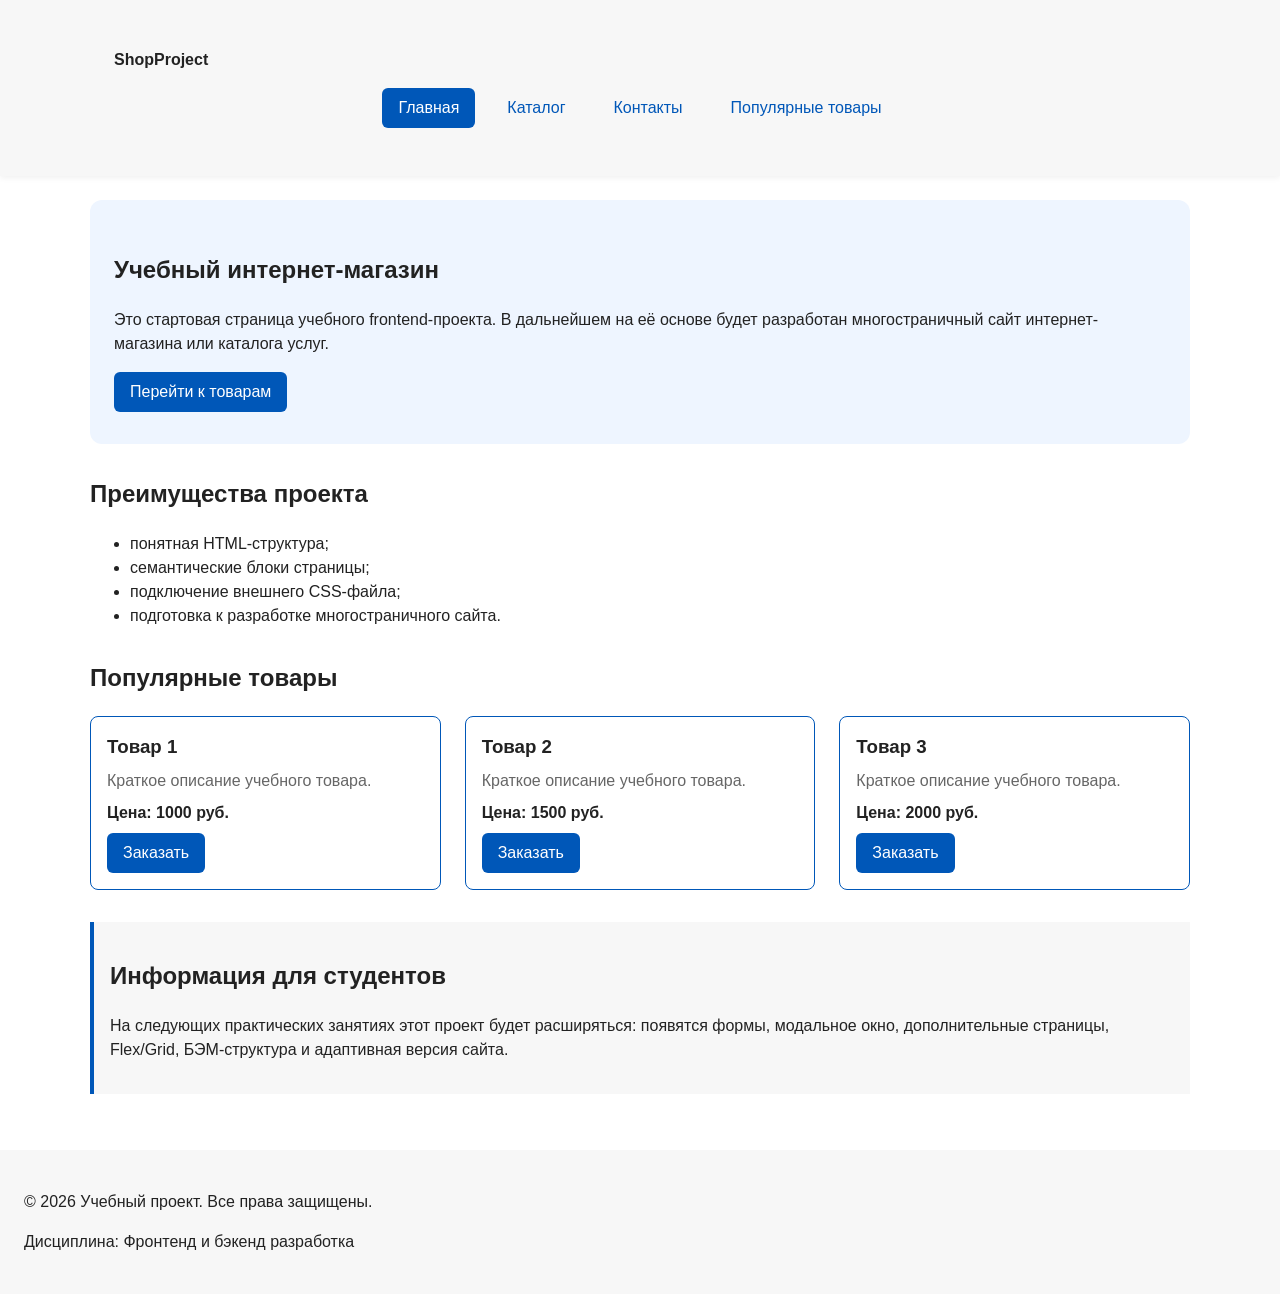
==== commit f632cc3c: "refactor: apply BEM naming to CSS classes" ====
--- a/index.html
+++ b/index.html
@@ -8,182 +8,220 @@
   <script src="js/main.js" defer></script>
 </head>
 <body>
-<header>
-  <div class="site-header">
-    <a class="site-logo" href="index.html">ShopProject</a>
-
-    <nav class="site-nav" aria-label="Основная навигация">
-      <ul class="site-nav__list">
-        <li><a href="index.html">Главная</a></li>
-        <li><a href="catalog.html">Каталог</a></li>
-        <li><a href="contacts.html">Контакты</a></li>
-        <li><a href="index.html#advantages">Преимущества</a></li>
-        <li><a href="index.html#popular">Популярные товары</a></li>
-        <li><a href="index.html#contacts">Обратная связь</a></li>
+  <header class="site-header">
+    <div class="site-header__inner">
+      <a class="site-header__logo" href="index.html">ShopProject</a>
+
+      <nav class="site-nav" aria-label="Основная навигация">
+        <ul class="site-nav__list">
+          <li class="site-nav__item">
+            <a class="site-nav__link site-nav__link--active" href="index.html">
+              Главная
+            </a>
+          </li>
+          <li class="site-nav__item">
+            <a class="site-nav__link" href="catalog.html">Каталог</a>
+          </li>
+          <li class="site-nav__item">
+            <a class="site-nav__link" href="contacts.html">Контакты</a>
+          </li>
+          <li class="site-nav__item">
+            <a class="site-nav__link" href="index.html#popular">
+              Популярные товары
+            </a>
+          </li>
+        </ul>
+      </nav>
+    </div>
+  </header>
+
+  <main>
+    <!-- Основное содержимое страницы -->
+    <section class="hero">
+      <h1>Учебный интернет-магазин</h1>
+      <p>
+        Это стартовая страница учебного frontend-проекта.
+        В дальнейшем на её основе будет разработан многостраничный сайт
+        интернет-магазина или каталога услуг.
+      </p>
+      <a class="button button--primary" href="#popular">Перейти к товарам</a>
+    </section>
+
+    <section class="section" id="advantages">
+      <h2>Преимущества проекта</h2>
+
+      <ul class="advantages-list">
+        <li>понятная HTML-структура;</li>
+        <li>семантические блоки страницы;</li>
+        <li>подключение внешнего CSS-файла;</li>
+        <li>подготовка к разработке многостраничного сайта.</li>
       </ul>
-    </nav>
-  </div>
-</header>
-<main>
-  <section class="hero">
-    <h1>Учебный интернет-магазин</h1>
-    <p>
-      Это стартовая страница учебного frontend-проекта.
-      В дальнейшем на её основе будет разработан многостраничный сайт
-      интернет-магазина или каталога услуг.
-    </p>
-    <a class="button" href="#popular">Перейти к товарам</a>
-  </section>
-  <section class="section" id="advantages">
-    <h2>Преимущества проекта</h2>
-
-    <ul class="advantages-list">
-      <li>понятная HTML-структура;</li>
-      <li>семантические блоки страницы;</li>
-      <li>подключение внешнего CSS-файла;</li>
-      <li>подготовка к разработке многостраничного сайта.</li>
-    </ul>
-  </section>
-  <section class="section" id="popular">
-    <h2>Популярные товары</h2>
-
-    <div class="products-grid">
-      <article class="product-card">
-        <h3>Товар 1</h3>
-        <p>Краткое описание учебного товара.</p>
-        <p>Цена: 1000 руб.</p>
-        <button class="button product-card__button" type="button" data-product="Товар 1">
-          Заказать
+    </section>
+
+    <section class="section" id="popular">
+      <h2>Популярные товары</h2>
+
+      <div class="products-grid">
+        <article class="product-card product-card--featured">
+          <h3 class="product-card__title">Товар 1</h3>
+          <p class="product-card__description">Краткое описание учебного товара.</p>
+          <p class="product-card__price">Цена: 1000 руб.</p>
+          <button
+            class="button button--primary product-card__button"
+            type="button"
+            data-product="Товар 1"
+          >
+            Заказать
+          </button>
+        </article>
+
+        <article class="product-card product-card--featured">
+          <h3 class="product-card__title">Товар 2</h3>
+          <p class="product-card__description">Краткое описание учебного товара.</p>
+          <p class="product-card__price">Цена: 1500 руб.</p>
+          <button
+            class="button button--primary product-card__button"
+            type="button"
+            data-product="Товар 2"
+          >
+            Заказать
+          </button>
+        </article>
+
+        <article class="product-card product-card--featured">
+          <h3 class="product-card__title">Товар 3</h3>
+          <p class="product-card__description">Краткое описание учебного товара.</p>
+          <p class="product-card__price">Цена: 2000 руб.</p>
+          <button
+            class="button button--primary product-card__button"
+            type="button"
+            data-product="Товар 3"
+          >
+            Заказать
+          </button>
+        </article>
+      </div>
+    </section>
+
+    <aside class="aside-info">
+      <h2>Информация для студентов</h2>
+      <p>
+        На следующих практических занятиях этот проект будет расширяться:
+        появятся формы, модальное окно, дополнительные страницы, Flex/Grid,
+        БЭМ-структура и адаптивная версия сайта.
+      </p>
+    </aside>
+  </main>
+
+  <footer class="site-footer" id="contacts">
+    <p>&copy; 2026 Учебный проект. Все права защищены.</p>
+    <p>Дисциплина: Фронтенд и бэкенд разработка</p>
+  </footer>
+
+  <dialog class="order-dialog" id="order-dialog" aria-labelledby="order-dialog-title">
+    <h2 class="order-dialog__title" id="order-dialog-title">Оформление заявки</h2>
+
+    <form class="order-form" id="order-form" action="#" method="post" novalidate>
+      <input id="selected-product" name="selected-product" type="hidden">
+
+      <div class="order-form__field">
+        <label class="order-form__label" for="order-name">Имя</label>
+        <input
+          class="order-form__input"
+          id="order-name"
+          name="name"
+          type="text"
+          placeholder="Введите ваше имя"
+          minlength="2"
+          autocomplete="given-name"
+          required
+        >
+      </div>
+
+      <div class="order-form__field">
+        <label class="order-form__label" for="order-email">E-mail</label>
+        <input
+          class="order-form__input"
+          id="order-email"
+          name="email"
+          type="email"
+          placeholder="example@mail.ru"
+          autocomplete="email"
+          required
+        >
+      </div>
+
+      <div class="order-form__field">
+        <label class="order-form__label" for="order-phone">Телефон</label>
+        <input
+          class="order-form__input"
+          id="order-phone"
+          name="phone"
+          type="tel"
+          inputmode="tel"
+          placeholder="+7 (900) 000-00-00"
+          pattern="^\+7 \(\d{3}\) \d{3}-\d{2}-\d{2}$"
+          required
+        >
+        <small>Формат: +7 (900) 000-00-00</small>
+      </div>
+
+      <div class="order-form__field">
+        <label class="order-form__label" for="order-date">Дата связи</label>
+        <input
+          class="order-form__input"
+          id="order-date"
+          name="date"
+          type="date"
+        >
+      </div>
+
+      <div class="order-form__field">
+        <label class="order-form__label" for="order-topic">Тема заявки</label>
+        <select class="order-form__select" id="order-topic" name="topic" required>
+          <option value="">Выберите тему</option>
+          <option value="product">Заказ товара</option>
+          <option value="consultation">Консультация</option>
+          <option value="delivery">Доставка</option>
+        </select>
+      </div>
+
+      <div class="order-form__field">
+        <label class="order-form__label" for="order-comment">Комментарий</label>
+        <textarea
+          class="order-form__textarea"
+          id="order-comment"
+          name="comment"
+          rows="4"
+          placeholder="Укажите дополнительную информацию"
+        ></textarea>
+      </div>
+
+      <div class="order-form__field order-form__field--checkbox">
+        <label>
+          <input
+            id="order-agreement"
+            name="agreement"
+            type="checkbox"
+            required
+          >
+          Я согласен на обработку данных
+        </label>
+      </div>
+
+      <div class="order-form__actions">
+        <button class="button button--secondary" type="button" id="close-order-dialog">
+          Закрыть
         </button>
-      </article>
-
-      <article class="product-card">
-        <h3>Товар 2</h3>
-        <p>Краткое описание учебного товара.</p>
-        <p>Цена: 1500 руб.</p>
-        <button class="button product-card__button" type="button" data-product="Товар 2">
-          Заказать
+        <button class="button button--primary" type="submit">
+          Отправить заявку
         </button>
-      </article>
-
-      <article class="product-card">
-        <h3>Товар 3</h3>
-        <p>Краткое описание учебного товара.</p>
-        <p>Цена: 2000 руб.</p>
-        <button class="button product-card__button" type="button" data-product="Товар 3">
-          Заказать
-        </button>
-      </article>
-    </div>
-  </section>
-  <aside class="aside-info">
-    <h2>Информация для студентов</h2>
-    <p>
-      На следующих практических занятиях этот проект будет расширяться:
-      появятся формы, модальное окно, дополнительные страницы, Flex/Grid,
-      БЭМ-структура и адаптивная версия сайта.
-    </p>
-  </aside>
-</main>
-<footer id="contacts">
-  <p>&copy; 2026 Учебный проект. Все права защищены.</p>
-  <p>Дисциплина: Фронтенд и бэкенд разработка</p>
-</footer>
-<dialog class="order-dialog" id="order-dialog" aria-labelledby="order-dialog-title">
-  <h2 id="order-dialog-title">Оформление заявки</h2>
-
-  <form class="order-form" id="order-form" action="#" method="post" novalidate>
-    <input id="selected-product" name="selected-product" type="hidden">
-
-    <div class="form-field">
-      <label for="order-name">Имя</label>
-      <input
-        id="order-name"
-        name="name"
-        type="text"
-        placeholder="Введите ваше имя"
-        minlength="2"
-        autocomplete="given-name"
-        required
-      >
-    </div>
-
-    <div class="form-field">
-      <label for="order-email">E-mail</label>
-      <input
-        id="order-email"
-        name="email"
-        type="email"
-        placeholder="example@mail.ru"
-        autocomplete="email"
-        required
-      >
-    </div>
-
-    <div class="form-field">
-      <label for="order-phone">Телефон</label>
-      <input
-        id="order-phone"
-        name="phone"
-        type="tel"
-        inputmode="tel"
-        placeholder="+7 (900) 000-00-00"
-        pattern="^\+7 \(\d{3}\) \d{3}-\d{2}-\d{2}$"
-        required
-      >
-      <small>Формат: +7 (900) 000-00-00</small>
-    </div>
-
-    <div class="form-field">
-      <label for="order-date">Дата связи</label>
-      <input
-        id="order-date"
-        name="date"
-        type="date"
-      >
-    </div>
-
-    <div class="form-field">
-      <label for="order-topic">Тема заявки</label>
-      <select id="order-topic" name="topic" required>
-        <option value="">Выберите тему</option>
-        <option value="product">Заказ товара</option>
-        <option value="consultation">Консультация</option>
-        <option value="delivery">Доставка</option>
-      </select>
-    </div>
-
-    <div class="form-field">
-      <label for="order-comment">Комментарий</label>
-      <textarea
-        id="order-comment"
-        name="comment"
-        rows="4"
-        placeholder="Укажите дополнительную информацию"
-      ></textarea>
-    </div>
-
-    <div class="form-field form-field--checkbox">
-      <label>
-        <input
-          id="order-agreement"
-          name="agreement"
-          type="checkbox"
-          required
-        >
-        Я согласен на обработку данных
-      </label>
-    </div>
-
-    <div class="form-actions">
-      <button type="button" id="close-order-dialog">Закрыть</button>
-      <button type="submit">Отправить заявку</button>
-    </div>
-  </form>
-</dialog>
-
-<p class="success-message" id="success-message" hidden>
-  Форма успешно отправлена!
-</p>
+      </div>
+    </form>
+  </dialog>
+
+  <p class="success-message" id="success-message" hidden>
+    Форма успешно отправлена!
+  </p>
 </body>
 </html>
--- a/css/style.css
+++ b/css/style.css
@@ -57,6 +57,10 @@
 
 header {
   background-color: var(--color-surface);
+  position: sticky;
+  top: 0;
+  z-index: 60;
+  box-shadow: 0 2px 6px rgba(0, 0, 0, 0.06);
 }
 
 footer {
@@ -80,19 +84,36 @@
   outline-offset: 3px;
 }
 
+/* Блок button с модификаторами */
+
 .button {
   display: inline-block;
   padding: var(--space-sm) var(--space-md);
+  border: none;
+  border-radius: var(--radius-sm);
+  font: inherit;
+  text-decoration: none;
+  cursor: pointer;
+}
+
+.button--primary {
   color: var(--color-white);
   background-color: var(--color-primary);
-  text-decoration: none;
-  border: none;
-  border-radius: var(--radius-sm);
-  cursor: pointer;
-}
-
-.button:hover {
+}
+
+.button--primary:hover {
   background-color: var(--color-primary-dark);
+}
+
+.button--secondary {
+  color: var(--color-primary);
+  background-color: transparent;
+  border: 1px solid var(--color-primary);
+}
+
+.button--secondary:hover {
+  color: var(--color-white);
+  background-color: var(--color-primary);
 }
 
 .button:focus-visible {
@@ -100,32 +121,32 @@
   outline-offset: 3px;
 }
 
-.button:disabled {
+.button:disabled,
+.button--disabled {
   opacity: 0.6;
   cursor: not-allowed;
 }
 
-/*
-  Ограничиваем ширину содержимого шапки,
-  чтобы оно не растягивалось слишком сильно на широких экранах.
-*/
+/* ===============================
+   4. Шапка сайта и навигация
+   =============================== */
+
 .site-header {
+  background-color: var(--color-surface);
+}
+
+.site-header__inner {
   max-width: var(--container-width);
   margin: 0 auto;
-}
-
-/*
-  Оформляем текстовый логотип.
-*/
-.site-logo {
-  font-weight: bold;
+  padding: var(--space-lg);
+}
+
+.site-header__logo {
+  font-weight: 700;
+  color: var(--color-text);
   text-decoration: none;
-  color: var(--color-text);
-}
-
-/*
-  Убираем стандартные отступы и маркеры списка навигации.
-*/
+}
+
 .site-nav__list {
   display: flex;
   flex-wrap: wrap;
@@ -137,17 +158,7 @@
   list-style: none;
 }
 
-/*
-  Добавляем расстояние между пунктами меню.
-*/
-.site-nav__list li {
-  margin-bottom: var(--space-sm);
-}
-
-/*
-  Оформляем ссылки меню.
-*/
-.site-nav__list a {
+.site-nav__link {
   display: inline-block;
   padding: var(--space-sm) var(--space-md);
   color: var(--color-primary);
@@ -155,13 +166,23 @@
   border-radius: var(--radius-sm);
 }
 
-.site-nav__list a:hover {
+.site-nav__link:hover {
   color: var(--color-white);
   background-color: var(--color-primary);
 }
 
-/* ===============================
-   4. Компоненты страницы
+.site-nav__link:focus-visible {
+  outline: 2px solid var(--color-primary);
+  outline-offset: 3px;
+}
+
+.site-nav__link--active {
+  color: var(--color-white);
+  background-color: var(--color-primary);
+}
+
+/* ===============================
+   5. Компоненты страницы
    =============================== */
 
 .hero {
@@ -185,24 +206,46 @@
   display: flex;
   flex-direction: column;
   gap: var(--space-sm);
-  margin-bottom: 0;
   padding: var(--space-md);
   border: 1px solid var(--color-border);
   border-radius: var(--radius-md);
   background-color: var(--color-bg);
 }
 
-.product-card .button {
+.product-card:hover {
+  border-color: var(--color-primary);
+}
+
+.product-card--featured {
+  border-color: var(--color-primary);
+}
+
+.product-card--discount {
+  border-color: var(--color-danger);
+}
+
+.product-card__title {
+  margin: 0;
+  color: var(--color-text);
+}
+
+.product-card__description {
+  margin: 0;
+  color: var(--color-muted);
+}
+
+.product-card__price {
+  margin: 0;
+  font-weight: 700;
+}
+
+.product-card--discount .product-card__price {
+  color: var(--color-danger);
+}
+
+.product-card__button {
   margin-top: auto;
   align-self: flex-start;
-}
-
-.product-card:hover {
-  border-color: var(--color-primary);
-}
-
-.product-card h3 {
-  margin-top: 0;
 }
 
 .aside-info {
@@ -214,7 +257,7 @@
 }
 
 /* ===============================
-   5. Форма и модальное окно
+   6. Форма и модальное окно
    =============================== */
 
 .order-dialog {
@@ -228,18 +271,22 @@
   background-color: rgba(0, 0, 0, 0.5);
 }
 
-.form-field {
+.order-dialog__title {
+  margin-top: 0;
+}
+
+.order-form__field {
   margin-bottom: var(--space-md);
 }
 
-.form-field label {
+.order-form__label {
   display: block;
   margin-bottom: var(--space-xs);
 }
 
-.form-field input,
-.form-field select,
-.form-field textarea {
+.order-form__input,
+.order-form__select,
+.order-form__textarea {
   width: 100%;
   padding: 10px 12px;
   border: 1px solid var(--color-border);
@@ -247,31 +294,31 @@
   font: inherit;
 }
 
-.form-field input[type="checkbox"] {
+.order-form__field--checkbox input[type="checkbox"] {
   width: auto;
 }
 
-.form-field small {
+.order-form__label small {
   display: block;
   margin-top: var(--space-xs);
   color: var(--color-muted);
 }
 
-.form-field input:hover,
-.form-field select:hover,
-.form-field textarea:hover {
+.order-form__input:hover,
+.order-form__select:hover,
+.order-form__textarea:hover {
   border-color: var(--color-primary);
 }
 
-.form-field input:focus-visible,
-.form-field select:focus-visible,
-.form-field textarea:focus-visible,
-.form-actions button:focus-visible {
+.order-form__input:focus-visible,
+.order-form__select:focus-visible,
+.order-form__textarea:focus-visible,
+.order-form__actions button:focus-visible {
   outline: 2px solid var(--color-primary);
   outline-offset: 3px;
 }
 
-.order-form:focus-within .form-field:not(:focus-within) {
+.order-form:focus-within .order-form__field:not(:focus-within) {
   opacity: 0.45;
   pointer-events: none;
 }
@@ -280,7 +327,7 @@
   border-color: var(--color-danger);
 }
 
-.form-actions {
+.order-form__actions {
   display: flex;
   gap: var(--space-sm);
   margin-top: var(--space-lg);
@@ -294,6 +341,10 @@
   background-color: var(--color-success-bg);
 }
 
+/* ===============================
+   7. Хлебные крошки и служебные стили
+   =============================== */
+
 .breadcrumbs {
   max-width: var(--container-width);
   margin: 0 auto var(--space-md);
@@ -301,11 +352,11 @@
   color: var(--color-muted);
 }
 
-.breadcrumbs a {
+.breadcrumbs__link {
   color: var(--color-primary);
 }
 
-.breadcrumbs span::before {
+.breadcrumbs__current::before {
   content: " / ";
   color: var(--color-muted);
 }
@@ -318,6 +369,10 @@
   outline: 2px dashed var(--color-primary);
   outline-offset: 4px;
 }
+
+/* ===============================
+   8. Сетки: товары и каталог
+   =============================== */
 
 .products-grid {
   display: grid;
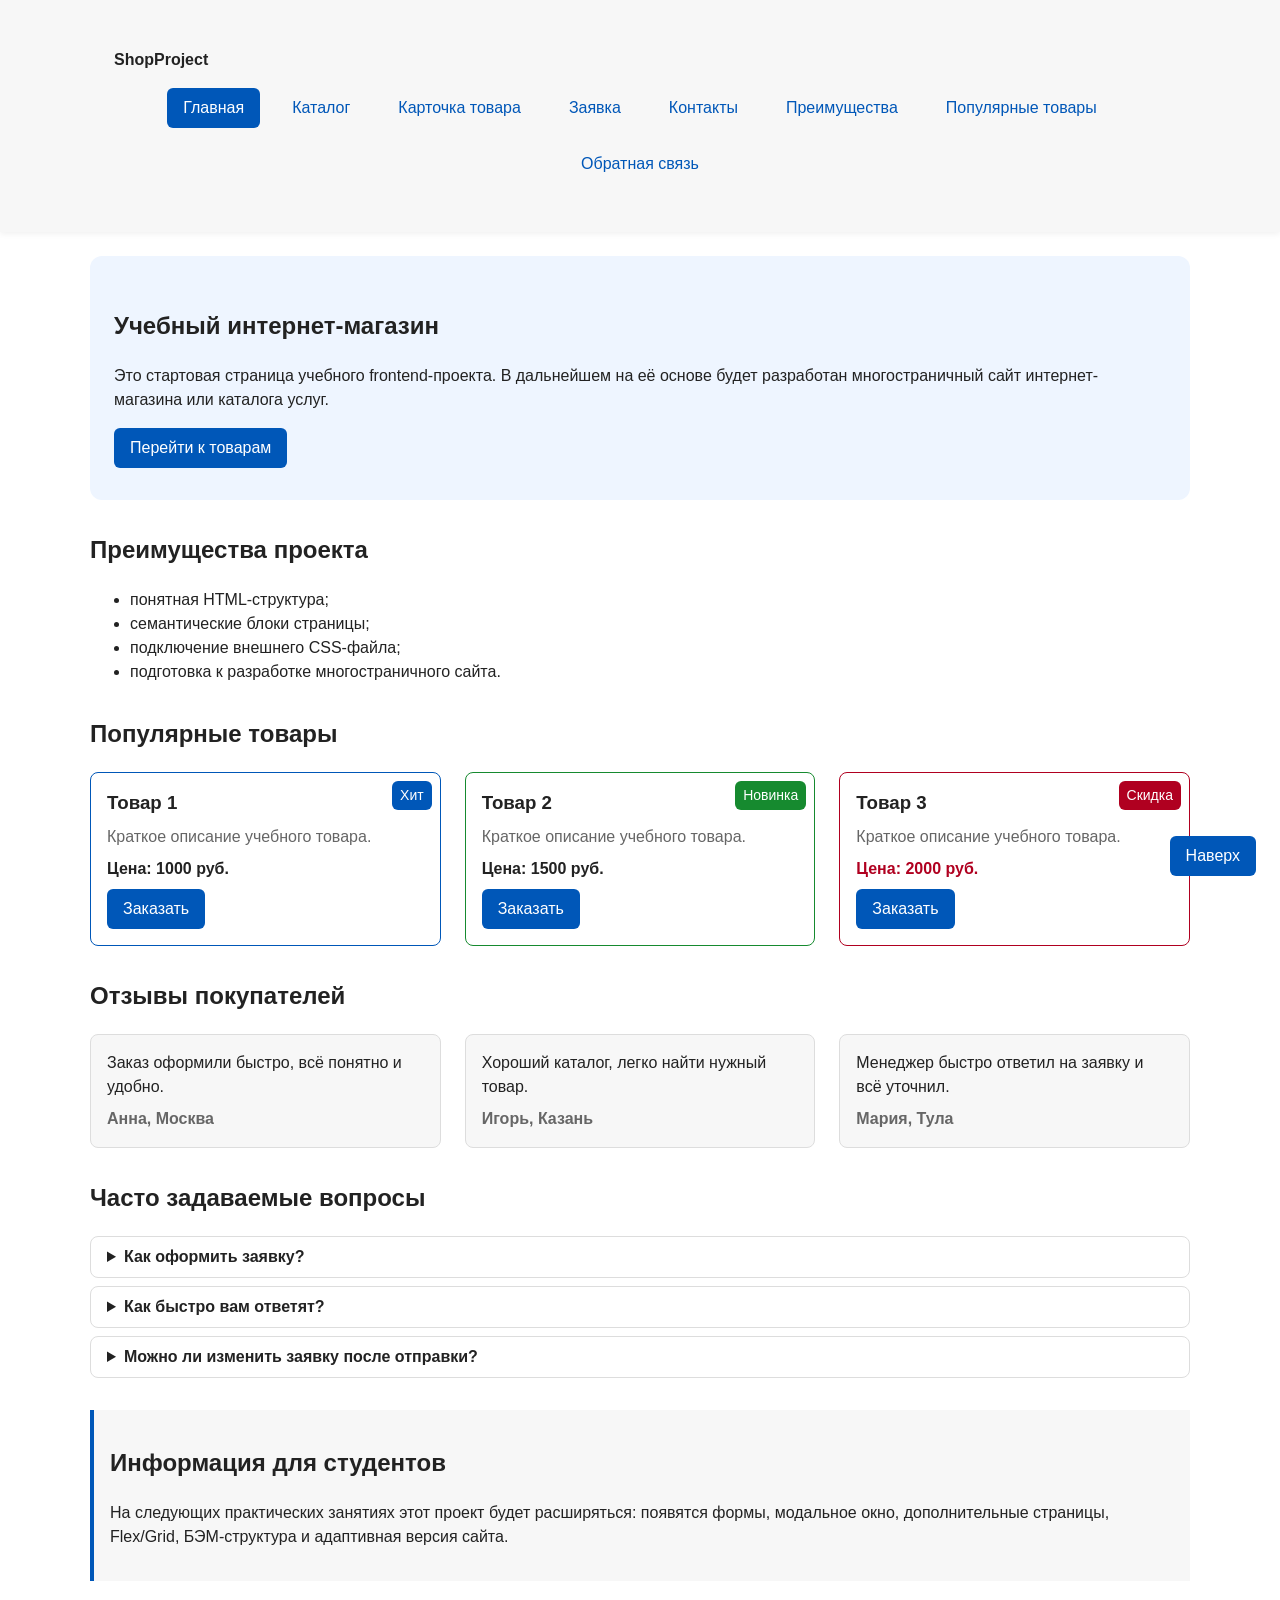
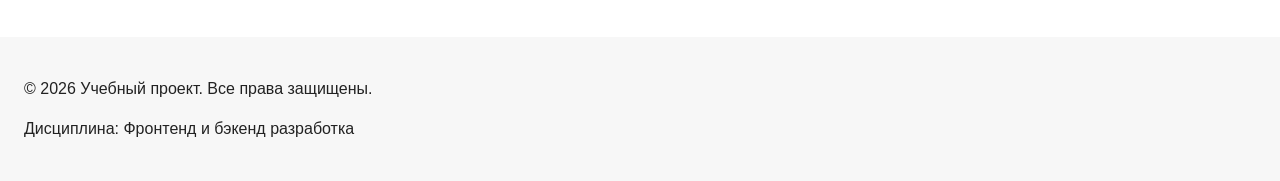
==== commit 31488832: "fix: prepare HTML CSS project for submission" ====
--- a/index.html
+++ b/index.html
@@ -3,6 +3,7 @@
 <head>
   <meta charset="UTF-8">
   <meta name="viewport" content="width=device-width, initial-scale=1.0">
+  <meta name="description" content="Главная страница учебного интернет-магазина: преимущества, популярные товары, отзывы и вопросы.">
   <title>Учебный интернет-магазин</title>
   <link rel="stylesheet" href="css/style.css">
   <script src="js/main.js" defer></script>
@@ -15,20 +16,28 @@
       <nav class="site-nav" aria-label="Основная навигация">
         <ul class="site-nav__list">
           <li class="site-nav__item">
-            <a class="site-nav__link site-nav__link--active" href="index.html">
-              Главная
-            </a>
+            <a class="site-nav__link site-nav__link--active" href="index.html">Главная</a>
           </li>
           <li class="site-nav__item">
             <a class="site-nav__link" href="catalog.html">Каталог</a>
           </li>
           <li class="site-nav__item">
+            <a class="site-nav__link" href="product.html">Карточка товара</a>
+          </li>
+          <li class="site-nav__item">
+            <a class="site-nav__link" href="order.html">Заявка</a>
+          </li>
+          <li class="site-nav__item">
             <a class="site-nav__link" href="contacts.html">Контакты</a>
           </li>
           <li class="site-nav__item">
-            <a class="site-nav__link" href="index.html#popular">
-              Популярные товары
-            </a>
+            <a class="site-nav__link" href="index.html#advantages">Преимущества</a>
+          </li>
+          <li class="site-nav__item">
+            <a class="site-nav__link" href="index.html#popular">Популярные товары</a>
+          </li>
+          <li class="site-nav__item">
+            <a class="site-nav__link" href="index.html#contacts">Обратная связь</a>
           </li>
         </ul>
       </nav>
@@ -63,6 +72,7 @@
 
       <div class="products-grid">
         <article class="product-card product-card--featured">
+          <span class="product-card__badge">Хит</span>
           <h3 class="product-card__title">Товар 1</h3>
           <p class="product-card__description">Краткое описание учебного товара.</p>
           <p class="product-card__price">Цена: 1000 руб.</p>
@@ -75,7 +85,8 @@
           </button>
         </article>
 
-        <article class="product-card product-card--featured">
+        <article class="product-card product-card--new">
+          <span class="product-card__badge">Новинка</span>
           <h3 class="product-card__title">Товар 2</h3>
           <p class="product-card__description">Краткое описание учебного товара.</p>
           <p class="product-card__price">Цена: 1500 руб.</p>
@@ -88,7 +99,8 @@
           </button>
         </article>
 
-        <article class="product-card product-card--featured">
+        <article class="product-card product-card--discount">
+          <span class="product-card__badge">Скидка</span>
           <h3 class="product-card__title">Товар 3</h3>
           <p class="product-card__description">Краткое описание учебного товара.</p>
           <p class="product-card__price">Цена: 2000 руб.</p>
@@ -103,6 +115,51 @@
       </div>
     </section>
 
+    <section class="section" id="reviews">
+      <h2>Отзывы покупателей</h2>
+
+      <div class="reviews-grid">
+        <article class="review-card">
+          <p class="review-card__text">Заказ оформили быстро, всё понятно и удобно.</p>
+          <p class="review-card__author">Анна, Москва</p>
+        </article>
+
+        <article class="review-card">
+          <p class="review-card__text">Хороший каталог, легко найти нужный товар.</p>
+          <p class="review-card__author">Игорь, Казань</p>
+        </article>
+
+        <article class="review-card">
+          <p class="review-card__text">Менеджер быстро ответил на заявку и всё уточнил.</p>
+          <p class="review-card__author">Мария, Тула</p>
+        </article>
+      </div>
+    </section>
+
+    <section class="section faq" id="faq">
+      <h2>Часто задаваемые вопросы</h2>
+
+      <details class="faq__item">
+        <summary class="faq__question">Как оформить заявку?</summary>
+        <p class="faq__answer">
+          Нажмите кнопку «Заказать» в карточке товара или откройте страницу «Заявка»
+          и заполните форму.
+        </p>
+      </details>
+
+      <details class="faq__item">
+        <summary class="faq__question">Как быстро вам ответят?</summary>
+        <p class="faq__answer">Мы связываемся с покупателем в течение одного рабочего дня.</p>
+      </details>
+
+      <details class="faq__item">
+        <summary class="faq__question">Можно ли изменить заявку после отправки?</summary>
+        <p class="faq__answer">
+          Да, свяжитесь с нами по телефону или e-mail из раздела «Контакты».
+        </p>
+      </details>
+    </section>
+
     <aside class="aside-info">
       <h2>Информация для студентов</h2>
       <p>
@@ -118,14 +175,37 @@
     <p>Дисциплина: Фронтенд и бэкенд разработка</p>
   </footer>
 
-  <dialog class="order-dialog" id="order-dialog" aria-labelledby="order-dialog-title">
-    <h2 class="order-dialog__title" id="order-dialog-title">Оформление заявки</h2>
+  <a class="button button--primary to-top" href="#">Наверх</a>
+
+  <dialog
+    class="order-dialog"
+    id="order-dialog"
+    aria-labelledby="order-dialog-title"
+    aria-describedby="order-dialog-product"
+  >
+    <div class="order-dialog__header">
+      <h2 class="order-dialog__title" id="order-dialog-title">Оформление заявки</h2>
+      <button
+        class="order-dialog__close"
+        type="button"
+        id="close-order-dialog-icon"
+        aria-label="Закрыть окно заявки"
+      >
+        &times;
+      </button>
+    </div>
+
+    <p class="order-dialog__product" id="order-dialog-product">
+      Выбранный товар: <strong id="order-dialog-product-name">не выбран</strong>
+    </p>
 
     <form class="order-form" id="order-form" action="#" method="post" novalidate>
       <input id="selected-product" name="selected-product" type="hidden">
 
-      <div class="order-form__field">
-        <label class="order-form__label" for="order-name">Имя</label>
+      <p class="order-form__note">Поля, отмеченные звёздочкой (<span class="order-form__required">*</span>), обязательны для заполнения.</p>
+
+      <div class="order-form__field">
+        <label class="order-form__label" for="order-name">Имя <span class="order-form__required" aria-hidden="true">*</span></label>
         <input
           class="order-form__input"
           id="order-name"
@@ -139,7 +219,7 @@
       </div>
 
       <div class="order-form__field">
-        <label class="order-form__label" for="order-email">E-mail</label>
+        <label class="order-form__label" for="order-email">E-mail <span class="order-form__required" aria-hidden="true">*</span></label>
         <input
           class="order-form__input"
           id="order-email"
@@ -152,7 +232,7 @@
       </div>
 
       <div class="order-form__field">
-        <label class="order-form__label" for="order-phone">Телефон</label>
+        <label class="order-form__label" for="order-phone">Телефон <span class="order-form__required" aria-hidden="true">*</span></label>
         <input
           class="order-form__input"
           id="order-phone"
@@ -161,9 +241,11 @@
           inputmode="tel"
           placeholder="+7 (900) 000-00-00"
           pattern="^\+7 \(\d{3}\) \d{3}-\d{2}-\d{2}$"
+          aria-describedby="order-phone-hint"
+          autocomplete="tel"
           required
         >
-        <small>Формат: +7 (900) 000-00-00</small>
+        <small class="order-form__hint" id="order-phone-hint">Формат: +7 (900) 000-00-00</small>
       </div>
 
       <div class="order-form__field">
@@ -177,7 +259,7 @@
       </div>
 
       <div class="order-form__field">
-        <label class="order-form__label" for="order-topic">Тема заявки</label>
+        <label class="order-form__label" for="order-topic">Тема заявки <span class="order-form__required" aria-hidden="true">*</span></label>
         <select class="order-form__select" id="order-topic" name="topic" required>
           <option value="">Выберите тему</option>
           <option value="product">Заказ товара</option>
@@ -198,14 +280,14 @@
       </div>
 
       <div class="order-form__field order-form__field--checkbox">
-        <label>
-          <input
-            id="order-agreement"
-            name="agreement"
-            type="checkbox"
-            required
-          >
-          Я согласен на обработку данных
+        <input
+          id="order-agreement"
+          name="agreement"
+          type="checkbox"
+          required
+        >
+        <label class="order-form__label order-form__label--inline" for="order-agreement">
+          Я согласен на обработку данных <span class="order-form__required" aria-hidden="true">*</span>
         </label>
       </div>
 
@@ -220,8 +302,8 @@
     </form>
   </dialog>
 
-  <p class="success-message" id="success-message" hidden>
+  <p class="success-message" id="success-message" role="status" hidden>
     Форма успешно отправлена!
   </p>
 </body>
-</html>+</html>
--- a/css/style.css
+++ b/css/style.css
@@ -31,6 +31,7 @@
 
   /* Размеры */
   --container-width: 1100px;
+  --sticky-offset: 250px;
 }
 
 /* ===============================
@@ -121,10 +122,20 @@
   outline-offset: 3px;
 }
 
+.button:active {
+  transform: translateY(1px);
+}
+
 .button:disabled,
 .button--disabled {
   opacity: 0.6;
   cursor: not-allowed;
+}
+
+.button:disabled:hover,
+.button:disabled:active {
+  background-color: var(--color-primary);
+  transform: none;
 }
 
 /* ===============================
@@ -203,6 +214,7 @@
 }
 
 .product-card {
+  position: relative;
   display: flex;
   flex-direction: column;
   gap: var(--space-sm);
@@ -214,14 +226,58 @@
 
 .product-card:hover {
   border-color: var(--color-primary);
+  box-shadow: 0 4px 12px rgba(0, 0, 0, 0.1);
+}
+
+.product-card:focus-within {
+  border-color: var(--color-primary);
+  box-shadow: 0 0 0 2px var(--color-primary);
 }
 
 .product-card--featured {
   border-color: var(--color-primary);
 }
 
+.product-card--new {
+  border-color: var(--color-success);
+}
+
 .product-card--discount {
   border-color: var(--color-danger);
+}
+
+.product-card--unavailable,
+.product-card--unavailable:hover {
+  border-color: var(--color-border);
+  background-color: var(--color-surface);
+  box-shadow: none;
+}
+
+.product-card__badge {
+  position: absolute;
+  top: var(--space-sm);
+  right: var(--space-sm);
+  padding: var(--space-xs) var(--space-sm);
+  font-size: 14px;
+  color: var(--color-white);
+  background-color: var(--color-primary);
+  border-radius: var(--radius-sm);
+}
+
+.product-card--new .product-card__badge {
+  background-color: var(--color-success);
+}
+
+.product-card--discount .product-card__badge {
+  background-color: var(--color-danger);
+}
+
+.product-card--unavailable .product-card__badge {
+  background-color: var(--color-muted);
+}
+
+.product-card--unavailable .product-card__title {
+  color: var(--color-muted);
 }
 
 .product-card__title {
@@ -262,6 +318,8 @@
 
 .order-dialog {
   width: min(100% - var(--space-xl), 560px);
+  max-height: 90vh;
+  overflow-y: auto;
   padding: var(--space-lg);
   border: none;
   border-radius: var(--radius-lg);
@@ -271,8 +329,43 @@
   background-color: rgba(0, 0, 0, 0.5);
 }
 
+.order-dialog__header {
+  display: flex;
+  justify-content: space-between;
+  align-items: flex-start;
+  gap: var(--space-md);
+}
+
 .order-dialog__title {
   margin-top: 0;
+}
+
+.order-dialog__close {
+  padding: 0 var(--space-sm);
+  border: 1px solid var(--color-border);
+  border-radius: var(--radius-sm);
+  font-size: 24px;
+  line-height: 1.4;
+  color: var(--color-text);
+  background-color: var(--color-white);
+  cursor: pointer;
+}
+
+.order-dialog__close:hover {
+  border-color: var(--color-primary);
+  color: var(--color-primary);
+}
+
+.order-dialog__close:focus-visible {
+  outline: 2px solid var(--color-primary);
+  outline-offset: 3px;
+}
+
+.order-dialog__product {
+  margin: 0 0 var(--space-md);
+  padding: var(--space-sm) var(--space-md);
+  border-left: 4px solid var(--color-primary);
+  background-color: var(--color-surface-accent);
 }
 
 .order-form__field {
@@ -298,10 +391,34 @@
   width: auto;
 }
 
-.order-form__label small {
+.order-form--page {
+  max-width: 560px;
+}
+
+.order-form__note {
+  margin-top: 0;
+  color: var(--color-muted);
+}
+
+.order-form__required {
+  color: var(--color-danger);
+}
+
+.order-form__hint {
   display: block;
   margin-top: var(--space-xs);
   color: var(--color-muted);
+}
+
+.order-form__field--checkbox {
+  display: flex;
+  align-items: center;
+  gap: var(--space-sm);
+}
+
+.order-form__label--inline {
+  display: inline;
+  margin-bottom: 0;
 }
 
 .order-form__input:hover,
@@ -313,14 +430,10 @@
 .order-form__input:focus-visible,
 .order-form__select:focus-visible,
 .order-form__textarea:focus-visible,
+.order-form__field--checkbox input:focus-visible,
 .order-form__actions button:focus-visible {
   outline: 2px solid var(--color-primary);
   outline-offset: 3px;
-}
-
-.order-form:focus-within .order-form__field:not(:focus-within) {
-  opacity: 0.45;
-  pointer-events: none;
 }
 
 [aria-invalid="true"] {
@@ -428,4 +541,123 @@
   border: 1px solid var(--color-border);
   border-radius: var(--radius-sm);
   font: inherit;
-}+}
+
+/* ===============================
+   9. Позиционирование и дополнительные блоки
+   =============================== */
+
+/* Фиксированная кнопка «Наверх» */
+
+.to-top {
+  position: fixed;
+  right: var(--space-lg);
+  bottom: var(--space-lg);
+  z-index: 50;
+}
+
+/* Sticky-фильтр каталога */
+
+.catalog-filters {
+  position: sticky;
+  top: var(--sticky-offset);
+  align-self: start;
+}
+
+/* Карточка товара (страница product.html) */
+
+.product-details {
+  display: grid;
+  grid-template-columns: 1fr 1fr;
+  gap: var(--space-lg);
+}
+
+.product-details__image {
+  max-width: 100%;
+  height: auto;
+  border: 1px solid var(--color-border);
+  border-radius: var(--radius-md);
+}
+
+.product-details__title {
+  margin-top: 0;
+}
+
+.product-details__price {
+  font-weight: 700;
+}
+
+.product-table {
+  width: 100%;
+  border-collapse: collapse;
+}
+
+.product-table caption {
+  margin-bottom: var(--space-sm);
+  font-weight: 700;
+  text-align: left;
+}
+
+.product-table th,
+.product-table td {
+  padding: var(--space-sm) var(--space-md);
+  border: 1px solid var(--color-border);
+  text-align: left;
+}
+
+.product-table th {
+  background-color: var(--color-surface-accent);
+}
+
+/* Отзывы */
+
+.reviews-grid {
+  display: grid;
+  grid-template-columns: repeat(3, 1fr);
+  gap: var(--space-lg);
+}
+
+.review-card {
+  padding: var(--space-md);
+  border: 1px solid var(--color-border);
+  border-radius: var(--radius-md);
+  background-color: var(--color-surface);
+}
+
+.review-card__text {
+  margin: 0 0 var(--space-sm);
+}
+
+.review-card__author {
+  margin: 0;
+  font-weight: 700;
+  color: var(--color-muted);
+}
+
+/* Часто задаваемые вопросы */
+
+.faq__item {
+  margin-bottom: var(--space-sm);
+  padding: var(--space-sm) var(--space-md);
+  border: 1px solid var(--color-border);
+  border-radius: var(--radius-md);
+}
+
+.faq__item:hover {
+  border-color: var(--color-primary);
+}
+
+.faq__question {
+  font-weight: 700;
+  cursor: pointer;
+}
+
+.faq__question:focus-visible {
+  outline: 2px solid var(--color-primary);
+  outline-offset: 3px;
+}
+
+.faq__answer {
+  margin: var(--space-sm) 0 0;
+  color: var(--color-muted);
+}
